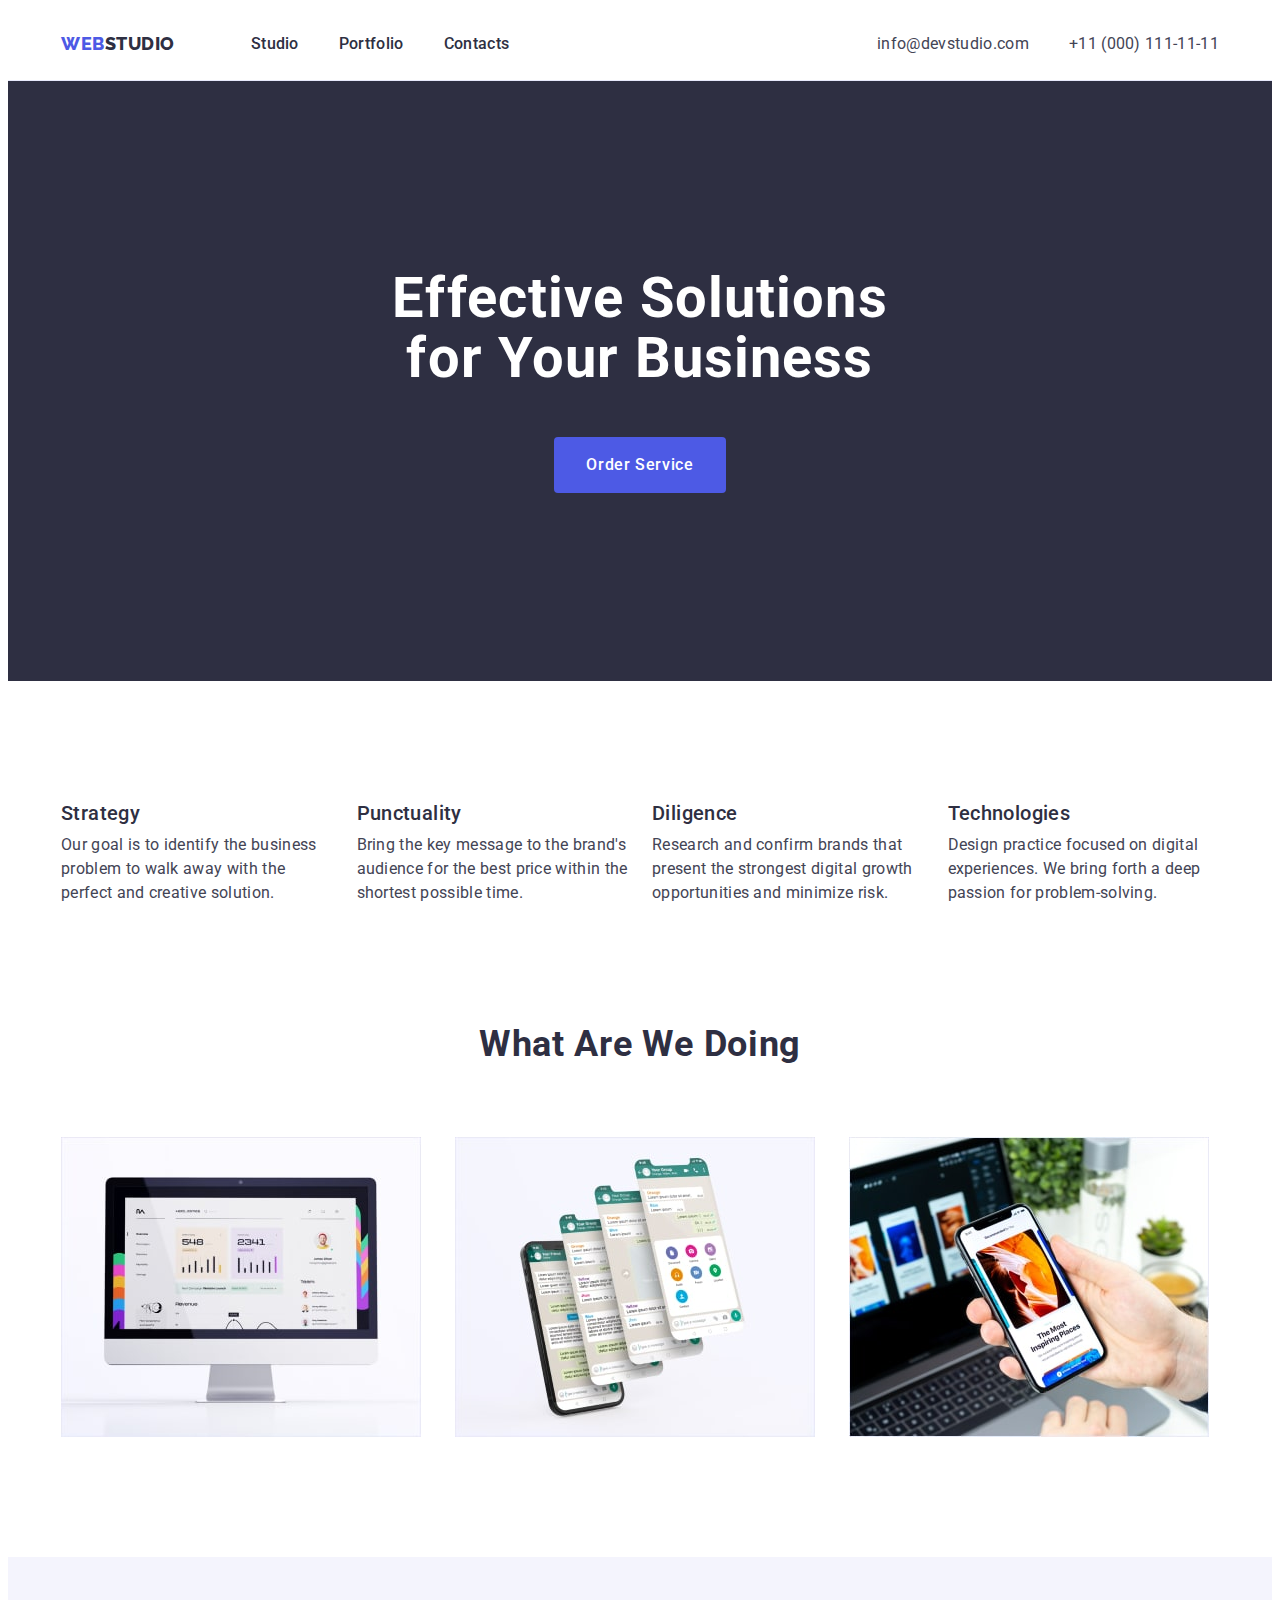
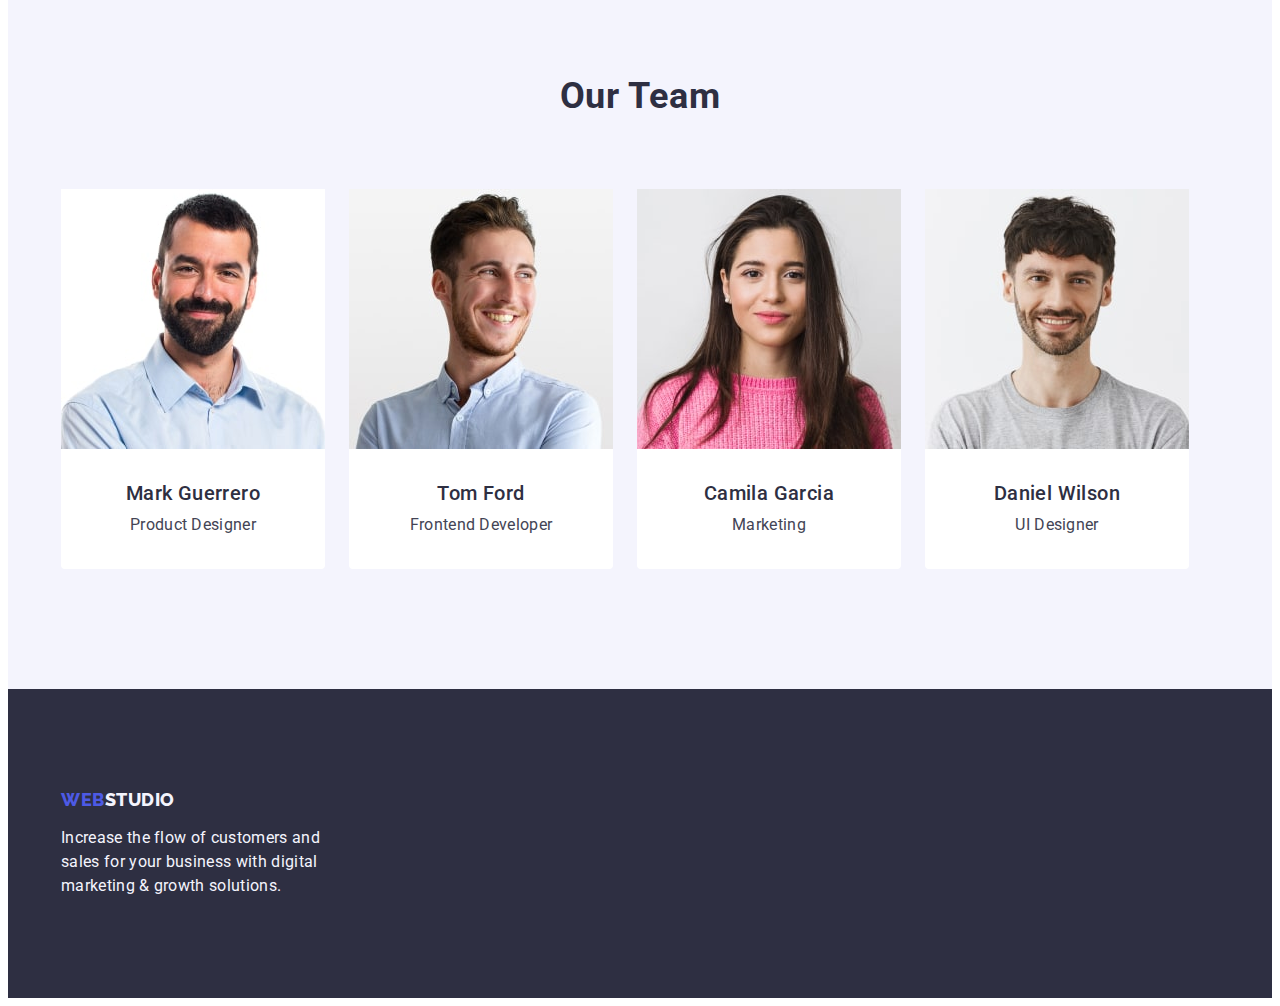
==== index.html @ 8c8bff87 "Initial commit" ====
<!DOCTYPE html>
<html lang="en">
  <head>
    <meta charset="UTF-8" />
    <meta http-equiv="X-UA-Compatible" content="IE=edge" />
    <meta name="viewport" content="width=device-width, initial-scale=1.0" />
    <title>Main page</title>
    <link rel="preconnect" href="https://fonts.googleapis.com" />
    <link rel="preconnect" href="https://fonts.gstatic.com" crossorigin />
    <link
      href="https://fonts.googleapis.com/css2?family=Raleway:wght@800&family=Roboto:wght@400;500;700;900&display=swap"
      rel="stylesheet"
    />
    <link
      rel="stylesheet"
      href="https://cdnjs.cloudflare.com/ajax/libs/modern-normalize/2.0.0/modern-normalize.min.css"
      integrity="sha512-4xo8blKMVCiXpTaLzQSLSw3KFOVPWhm/TRtuPVc4WG6kUgjH6J03IBuG7JZPkcWMxJ5huwaBpOpnwYElP/m6wg=="
      crossorigin="anonymous"
      referrerpolicy="no-referrer"
    />
    <link rel="stylesheet" href="./css/styles.css" />
  </head>
  <body>
    <header class="header">
      <div class="container">
        <nav class="header-nav">
          <a class="link logo" href="./index.html"
            >Web<span class="header-logo-part">Studio</span></a
          >
          <ul class="header-nav-list list">
            <li>
              <a class="link nav-link" href="./index.html">Studio</a>
            </li>
            <li>
              <a class="link nav-link" href="./portfolio.html">Portfolio</a>
            </li>
            <li><a class="link nav-link" href="">Contacts</a></li>
          </ul>
        </nav>
        <address class="header-contact">
          <ul class="header-contact-list list">
            <li>
              <a class="link contact-link" href="mailto:info@devstudio.com"
                >info@devstudio.com</a
              >
            </li>
            <li>
              <a class="link contact-link" href="tel:+110001111111"
                >+11 (000) 111-11-11</a
              >
            </li>
          </ul>
        </address>
      </div>
    </header>

    <main>
      <section class="hero-section">
        <div class="container">
          <h1 class="hero-title">Effective Solutions<br />for Your Business</h1>
          <button class="hero-btn" type="button">Order Service</button>
        </div>
      </section>

      <section class="features-section">
        <div class="container">
          <h2 class="visually-hidden">Features</h2>
          <ul class="features-list list">
            <li class="feature">
              <h3 class="feature-title">Strategy</h3>
              <p class="feature-text">
                Our goal is to identify the business problem to walk away with
                the perfect and creative solution.
              </p>
            </li>
            <li class="feature">
              <h3 class="feature-title">Punctuality</h3>
              <p class="feature-text">
                Bring the key message to the brand's audience for the best price
                within the shortest possible time.
              </p>
            </li>
            <li class="feature">
              <h3 class="feature-title">Diligence</h3>
              <p class="feature-text">
                Research and confirm brands that present the strongest digital
                growth opportunities and minimize risk.
              </p>
            </li>
            <li class="feature">
              <h3 class="feature-title">Technologies</h3>
              <p class="feature-text">
                Design practice focused on digital experiences. We bring forth a
                deep passion for problem-solving.
              </p>
            </li>
          </ul>
        </div>
      </section>

      <section class="activity-section">
        <div class="container">
          <h2 class="section-title">What are we doing</h2>
          <ul class="activity-list list">
            <li class="activity-list-item">
              <img
                src="./images/activity-1.jpg"
                alt="desctop"
                width="360"
                height="300"
              />
            </li>
            <li class="activity-list-item">
              <img
                src="./images/activity-2.jpg"
                alt="smartphone"
                width="360"
                height="300"
              />
            </li>
            <li class="activity-list-item">
              <img
                src="./images/activity-3.jpg"
                alt="laptop"
                width="360"
                height="300"
              />
            </li>
          </ul>
        </div>
      </section>

      <section class="team-section">
        <div class="container">
          <h2 class="section-title">Our Team</h2>
          <ul class="team-list list">
            <li class="team-card">
              <img
                src="./images/team-mark.jpg"
                alt="Mark Guerrero"
                width="264"
                height="260"
              />
              <div class="team-card-content">
                <h3 class="team-member">Mark Guerrero</h3>
                <p class="team-member-position">Product Designer</p>
              </div>
            </li>
            <li class="team-card">
              <img
                src="./images/team-tom.jpg"
                alt="Tom Ford"
                width="264"
                height="260"
              />
              <div class="team-card-content">
                <h3 class="team-member">Tom Ford</h3>
                <p class="team-member-position">Frontend Developer</p>
              </div>
            </li>
            <li class="team-card">
              <img
                src="./images/team-camila.jpg"
                alt="Camila Garcia"
                width="264"
                height="260"
              />
              <div class="team-card-content">
                <h3 class="team-member">Camila Garcia</h3>
                <p class="team-member-position">Marketing</p>
              </div>
            </li>
            <li class="team-card">
              <img
                src="./images/team-daniel.jpg"
                alt="Daniel Wilson"
                width="264"
                height="260"
              />
              <div class="team-card-content">
                <h3 class="team-member">Daniel Wilson</h3>
                <p class="team-member-position">UI Designer</p>
              </div>
            </li>
          </ul>
        </div>
      </section>
    </main>

    <footer class="footer-section">
      <div class="container">
        <a class="link logo" href="./index.html"
          >Web<span class="footer-logo-part">Studio</span></a
        >
        <p class="footer-text">
          Increase the flow of customers and sales for your business with
          digital marketing & growth solutions.
        </p>
      </div>
    </footer>
  </body>
</html>
---- css/styles.css ----
:root {
  --primary-font: "Roboto", sans-serif;
  --secondary-font: "Raleway", sans-serif;
  --brand-color: #4d5ae5;
  --pressed-color: #404bbf;
  --primary-dark-color: #2e2f42;
  --primary-text-color: #434455;
  --primary-light-color: #f4f4fd;
  --accent-color: #e7e9fc;
  --primary-white-color: #ffffff;
  --hero-btn-shadow: 0px 4px 4px 0px rgba(0, 0, 0, 0.15);
  --filter-btn-shadow: 0px 2px 2px 0px rgba(0, 0, 0, 0.12),
    0px 2px 1px 0px rgba(0, 0, 0, 0.08), 0px 3px 1px 0px rgba(0, 0, 0, 0.1);
}

body {
  font-family: var(--primary-font);
  font-size: 16px;
  color: var(--primary-text-color);
  background-color: var(--primary-white-color);
}

h1,
h2,
h3,
h4,
h5,
h6,
p {
  margin-top: 0;
  margin-bottom: 0;
}

.list {
  padding-left: 0;
  margin-top: 0;
  margin-bottom: 0;
  list-style: none;
}

.link {
  padding-left: 0;
  margin-top: 0;
  margin-bottom: 0;
  text-decoration: none;
}

img {
  display: block;
}

.visually-hidden {
  position: absolute;
  width: 1px;
  height: 1px;
  margin: -1px;
  border: 0;
  padding: 0;
  white-space: nowrap;
  clip-path: inset(100%);
  clip: rect(0 0 0 0);
  overflow: hidden;
}

.container {
  max-width: 1158px;
  padding: 0 15px;
  margin: 0 auto;
}

.header {
  background-color: var(--primary-white-color);
  border-bottom: 1px solid var(--accent-color);
}

.header .container {
  display: flex;
  justify-content: space-between;
}

.header .link {
  padding: 24px 0;
}

.header .list {
  padding: 24px 0;
}

.header-nav {
  display: flex;
  align-items: center;
}

.logo {
  font-family: var(--secondary-font);
  font-size: 18px;
  font-weight: 800;
  line-height: 1.17;
  letter-spacing: 0.54px;
  text-transform: uppercase;
  margin-right: 76px;
  color: var(--brand-color);
}

.header-logo-part {
  color: var(--primary-dark-color);
}

.header-nav-list {
  display: flex;
  align-items: center;
  gap: 40px;
}

.nav-link {
  font-weight: 500;
  line-height: 1.5;
  letter-spacing: 0.32px;
  color: var(--primary-dark-color);
}

.nav-link:hover,
.nav-link:focus {
  color: var(--pressed-color);
}

.current {
  color: var(--pressed-color);
}

.header-contact {
  font-style: normal;
}

.header-contact-list {
  display: flex;
  align-items: center;
  gap: 40px;
}

.contact-link {
  line-height: 1.5;
  letter-spacing: 0.32px;
  color: var(--primary-text-color);
}

.contact-link:hover,
.contact-link:focus {
  color: var(--pressed-color);
}

.hero-section {
  background: var(--primary-dark-color);
  padding: 188px 0;
}

.hero-title {
  font-size: 56px;
  font-weight: 700;
  line-height: 1.07;
  letter-spacing: 1.12px;
  text-align: center;
  max-width: 496px;
  margin: 0 auto 48px auto;
  color: var(--primary-white-color);
}

.hero-btn {
  display: block;
  font-family: var(--primary-font);
  font-size: 16px;
  font-weight: 500;
  line-height: 1.5;
  letter-spacing: 0.04em;
  min-width: 169px;
  height: 56px;
  border: none;
  border-radius: 4px;
  padding: 16px 32px;
  margin: 0 auto;
  color: var(--primary-white-color);
  background-color: var(--brand-color);
  cursor: pointer;
}

.hero-btn:hover,
.hero-btn:focus {
  background: var(--pressed-color);
}

.features-section {
  padding: 120px 0;
}

.features-list {
  display: flex;
  gap: 24px;
}

.feature {
  max-width: calc((100% - 72px) / 4);
}

.feature-title {
  font-size: 20px;
  font-weight: 500;
  line-height: 1.2;
  letter-spacing: 0.4px;
  margin-bottom: 8px;
  color: var(--primary-dark-color);
}

.feature-text {
  line-height: 1.5;
  letter-spacing: 0.32px;
}

.activity-section {
  padding-bottom: 120px;
}

.section-title {
  font-size: 36px;
  font-weight: 700;
  line-height: 1.11;
  letter-spacing: 0.72px;
  text-transform: capitalize;
  text-align: center;
  margin-bottom: 72px;
  color: var(--primary-dark-color);
}

.activity-list {
  display: flex;
  gap: 24px;
}

.activity-list-item {
  width: calc((100% - 48px) / 3);
}

.team-section {
  padding: 120px 0;
  background: var(--primary-light-color);
}

.team-list {
  display: flex;
  gap: 24px;
}

.team-card {
  border-radius: 0px 0px 4px 4px;
  background-color: var(--primary-white-color);
}

.team-card-content {
  padding: 32px 0;
  text-align: center;
}

.team-member {
  font-size: 20px;
  font-weight: 500;
  line-height: 1.2;
  letter-spacing: 0.4px;
  margin-bottom: 8px;
  color: var(--primary-dark-color);
}

.team-member-position {
  line-height: 1.5;
  letter-spacing: 0.02em;
}

.footer-section {
  padding: 100px 0;
  background: var(--primary-dark-color);
}

.footer-section .logo {
  display: inline-block;
  margin-bottom: 16px;
}

.footer-logo-part {
  color: var(--primary-light-color);
}

.footer-text {
  line-height: 1.5;
  letter-spacing: 0.02em;
  max-width: 264px;
  color: var(--primary-light-color);
}

.portfolio-section {
  padding-top: 96px;
  padding-bottom: 120px;
}

.filter-btn-list {
  display: flex;
  justify-content: center;
  gap: 24px;
  margin-bottom: 72px;
}

.filter-btn {
  font-family: var(--primary-font);
  font-size: 16px;
  font-weight: 500;
  line-height: 1.5;
  letter-spacing: 0.64px;
  padding: 12px 24px;
  color: var(--brand-color);
  border-radius: 4px;
  border: 1px solid var(--accent-color);
  background: var(--primary-light-color);
  cursor: pointer;
}

.filter-btn:hover,
.filter-btn:focus,
.filter-btn:active {
  border: 1px solid transparent;
  color: var(--primary-white-color);
  background: var(--pressed-color);
}

.portfolio-card-list {
  display: flex;
  flex-wrap: wrap;
  row-gap: 48px;
  column-gap: 24px;
}

.portfolio-card-content {
  width: calc((1128px - 48px) / 3);
}

.portfolio-card-text {
  padding: 32px 16px;
  border: 1px solid var(--accent-color);
  border-top: none;
  background: var(--primary-white-color);
}

.portfolio-card-title {
  font-size: 20px;
  font-weight: 500;
  line-height: 1.2;
  letter-spacing: 0.4px;
  margin-bottom: 8px;
  color: var(--primary-dark-color);
}

.portfolio-card-desc {
  line-height: 1.5;
  letter-spacing: 0.02em;
  color: var(--primary-text-color);
}
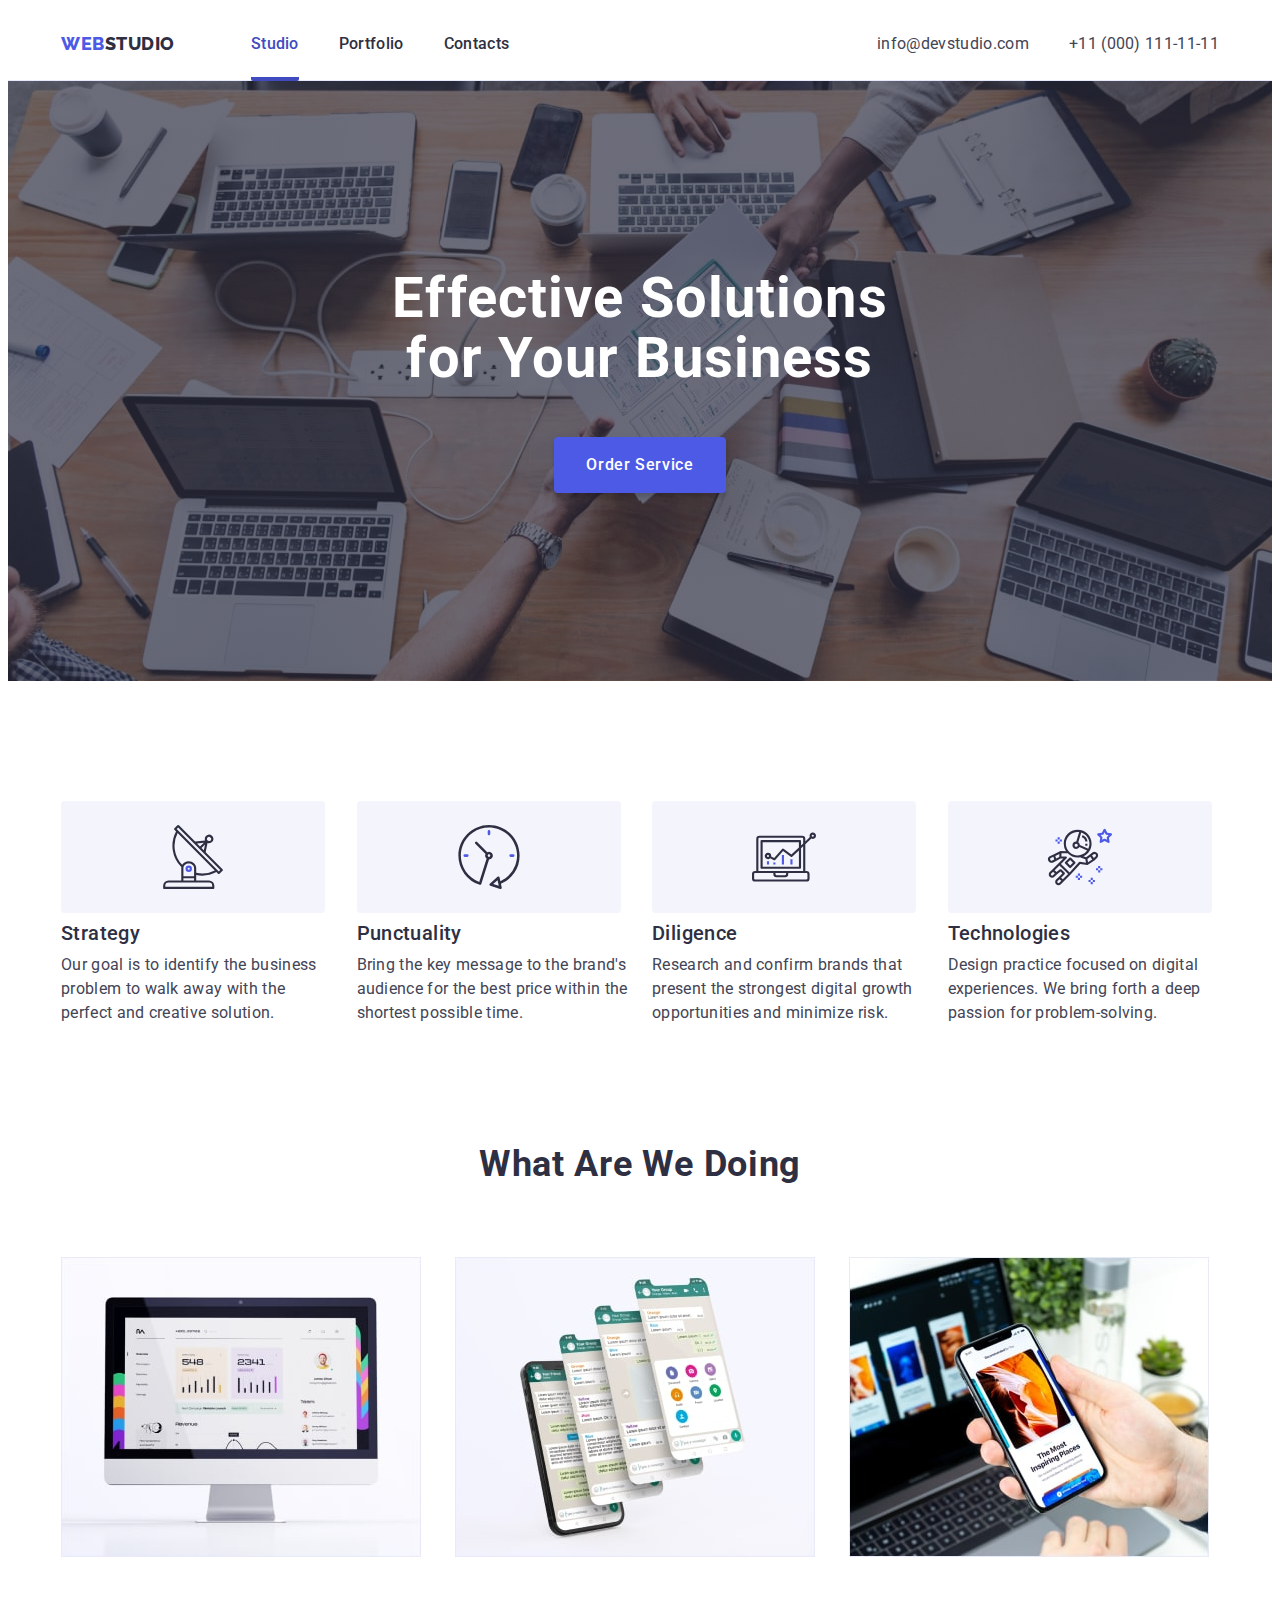
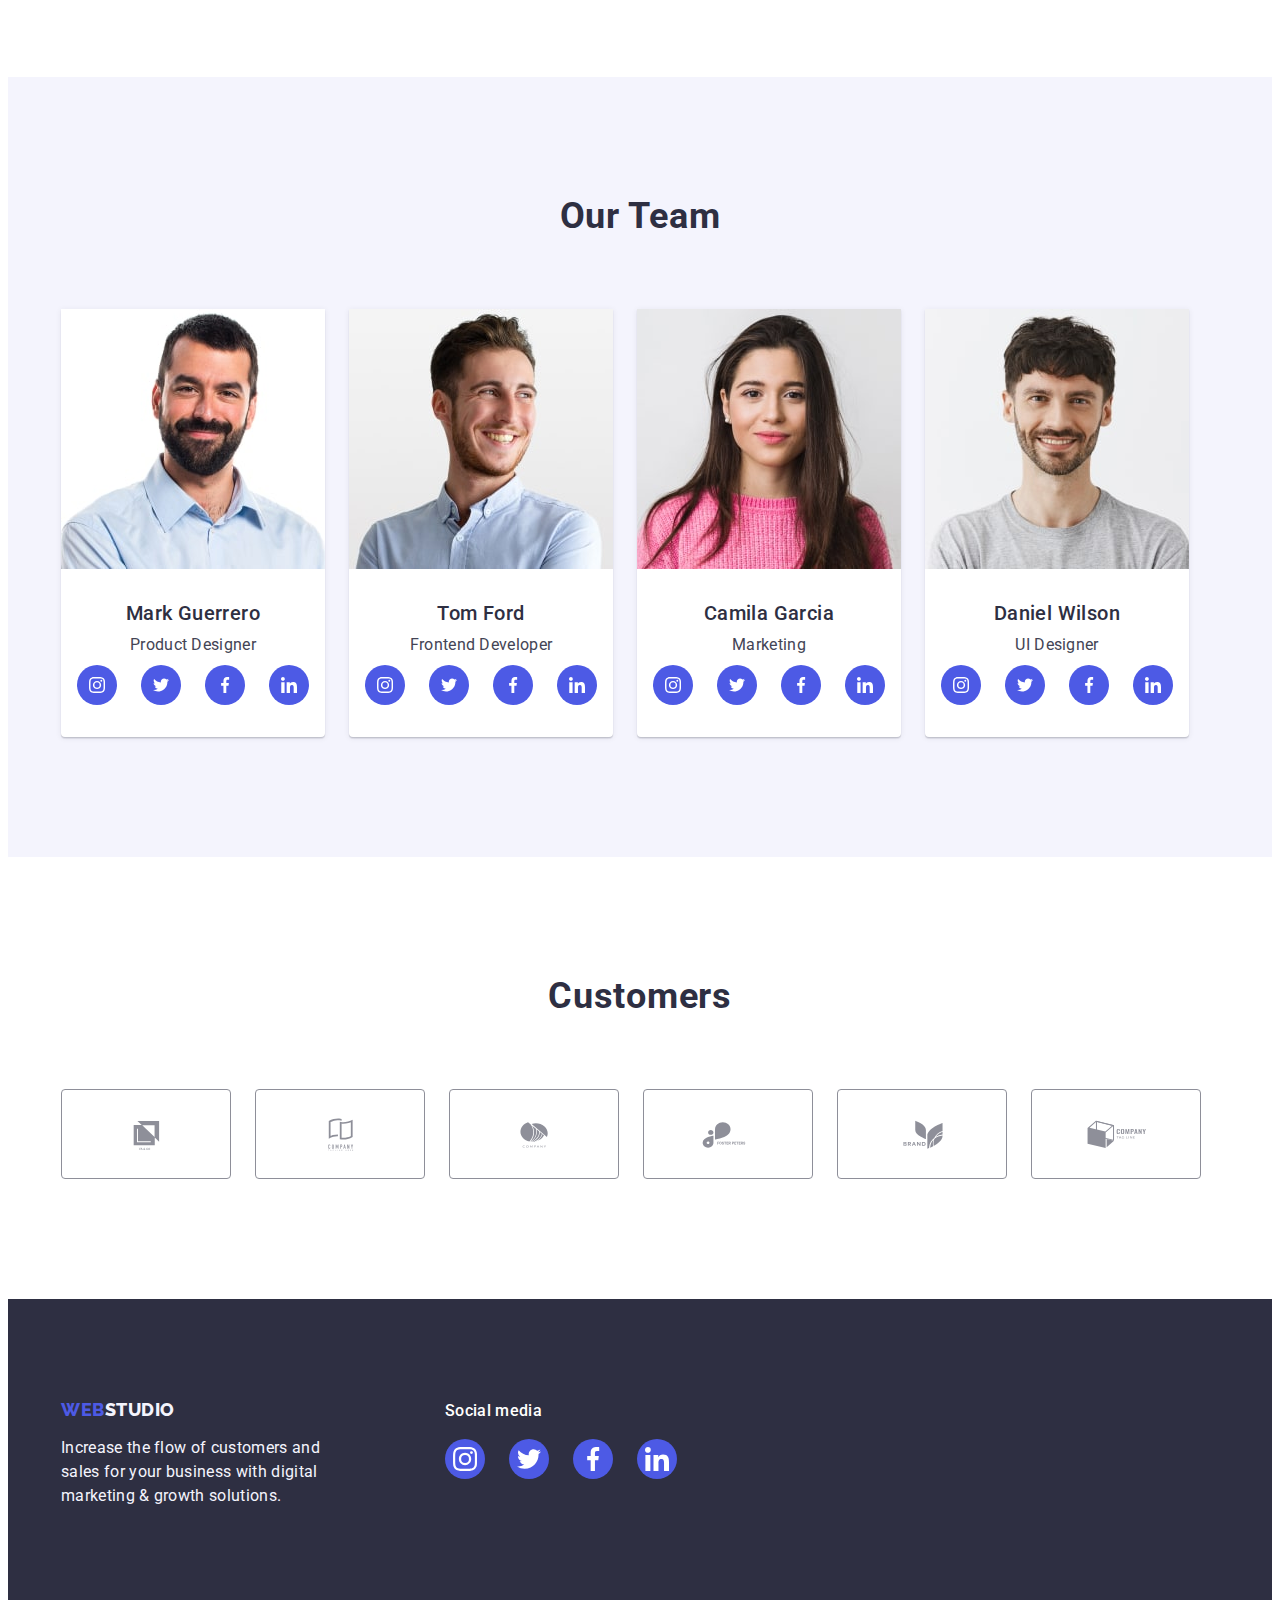
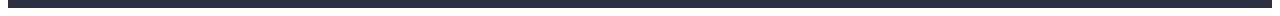
==== commit e4a03743: "hw4" ====
--- a/index.html
+++ b/index.html
@@ -29,7 +29,7 @@
           >
           <ul class="header-nav-list list">
             <li>
-              <a class="link nav-link" href="./index.html">Studio</a>
+              <a class="link nav-link current" href="./index.html">Studio</a>
             </li>
             <li>
               <a class="link nav-link" href="./portfolio.html">Portfolio</a>
@@ -58,7 +58,9 @@
       <section class="hero-section">
         <div class="container">
           <h1 class="hero-title">Effective Solutions<br />for Your Business</h1>
-          <button class="hero-btn" type="button">Order Service</button>
+          <button class="hero-btn" type="button" data-modal-open>
+            Order Service
+          </button>
         </div>
       </section>
 
@@ -67,6 +69,11 @@
           <h2 class="visually-hidden">Features</h2>
           <ul class="features-list list">
             <li class="feature">
+              <div class="feature-icon-style">
+                <svg class="feature-icon" widht="64" height="64">
+                  <use href="./images/icons.svg#icon-features-antenna"></use>
+                </svg>
+              </div>
               <h3 class="feature-title">Strategy</h3>
               <p class="feature-text">
                 Our goal is to identify the business problem to walk away with
@@ -74,6 +81,11 @@
               </p>
             </li>
             <li class="feature">
+              <div class="feature-icon-style">
+                <svg class="feature-icon" widht="64" height="64">
+                  <use href="./images/icons.svg#icon-features-clock"></use>
+                </svg>
+              </div>
               <h3 class="feature-title">Punctuality</h3>
               <p class="feature-text">
                 Bring the key message to the brand's audience for the best price
@@ -81,6 +93,11 @@
               </p>
             </li>
             <li class="feature">
+              <div class="feature-icon-style">
+                <svg class="feature-icon" widht="64" height="64">
+                  <use href="./images/icons.svg#icon-features-diagram"></use>
+                </svg>
+              </div>
               <h3 class="feature-title">Diligence</h3>
               <p class="feature-text">
                 Research and confirm brands that present the strongest digital
@@ -88,6 +105,11 @@
               </p>
             </li>
             <li class="feature">
+              <div class="feature-icon-style">
+                <svg class="feature-icon" widht="64" height="64">
+                  <use href="./images/icons.svg#icon-features-astronaut"></use>
+                </svg>
+              </div>
               <h3 class="feature-title">Technologies</h3>
               <p class="feature-text">
                 Design practice focused on digital experiences. We bring forth a
@@ -144,6 +166,44 @@
               <div class="team-card-content">
                 <h3 class="team-member">Mark Guerrero</h3>
                 <p class="team-member-position">Product Designer</p>
+                <ul class="social-links list">
+                  <li class="social-link-item">
+                    <a class="social-link link" href="">
+                      <div class="social-icon-style">
+                        <svg class="social-icon" width="16" height="16">
+                          <use href="./images/icons.svg#icon-instagram"></use>
+                        </svg>
+                      </div>
+                    </a>
+                  </li>
+                  <li class="social-link-item">
+                    <a class="social-link link" href="">
+                      <div class="social-icon-style">
+                        <svg class="social-icon" width="16" height="16">
+                          <use href="./images/icons.svg#icon-twitter"></use>
+                        </svg>
+                      </div>
+                    </a>
+                  </li>
+                  <li class="social-link-item">
+                    <a class="social-link link" href="">
+                      <div class="social-icon-style">
+                        <svg class="social-icon" width="16" height="16">
+                          <use href="./images/icons.svg#icon-facebook"></use>
+                        </svg>
+                      </div>
+                    </a>
+                  </li>
+                  <li class="social-link-item">
+                    <a class="social-link link" href="">
+                      <div class="social-icon-style">
+                        <svg class="social-icon" width="16" height="16">
+                          <use href="./images/icons.svg#icon-linkedin"></use>
+                        </svg>
+                      </div>
+                    </a>
+                  </li>
+                </ul>
               </div>
             </li>
             <li class="team-card">
@@ -156,6 +216,44 @@
               <div class="team-card-content">
                 <h3 class="team-member">Tom Ford</h3>
                 <p class="team-member-position">Frontend Developer</p>
+                <ul class="social-links list">
+                  <li class="social-link-item">
+                    <a class="social-link link" href="">
+                      <div class="social-icon-style">
+                        <svg class="social-icon" width="16" height="16">
+                          <use href="./images/icons.svg#icon-instagram"></use>
+                        </svg>
+                      </div>
+                    </a>
+                  </li>
+                  <li class="social-link-item">
+                    <a class="social-link link" href="">
+                      <div class="social-icon-style">
+                        <svg class="social-icon" width="16" height="16">
+                          <use href="./images/icons.svg#icon-twitter"></use>
+                        </svg>
+                      </div>
+                    </a>
+                  </li>
+                  <li class="social-link-item">
+                    <a class="social-link link" href="">
+                      <div class="social-icon-style">
+                        <svg class="social-icon" width="16" height="16">
+                          <use href="./images/icons.svg#icon-facebook"></use>
+                        </svg>
+                      </div>
+                    </a>
+                  </li>
+                  <li class="social-link-item">
+                    <a class="social-link link" href="">
+                      <div class="social-icon-style">
+                        <svg class="social-icon" width="16" height="16">
+                          <use href="./images/icons.svg#icon-linkedin"></use>
+                        </svg>
+                      </div>
+                    </a>
+                  </li>
+                </ul>
               </div>
             </li>
             <li class="team-card">
@@ -168,6 +266,44 @@
               <div class="team-card-content">
                 <h3 class="team-member">Camila Garcia</h3>
                 <p class="team-member-position">Marketing</p>
+                <ul class="social-links list">
+                  <li class="social-link-item">
+                    <a class="social-link link" href="">
+                      <div class="social-icon-style">
+                        <svg class="social-icon" width="16" height="16">
+                          <use href="./images/icons.svg#icon-instagram"></use>
+                        </svg>
+                      </div>
+                    </a>
+                  </li>
+                  <li class="social-link-item">
+                    <a class="social-link link" href="">
+                      <div class="social-icon-style">
+                        <svg class="social-icon" width="16" height="16">
+                          <use href="./images/icons.svg#icon-twitter"></use>
+                        </svg>
+                      </div>
+                    </a>
+                  </li>
+                  <li class="social-link-item">
+                    <a class="social-link link" href="">
+                      <div class="social-icon-style">
+                        <svg class="social-icon" width="16" height="16">
+                          <use href="./images/icons.svg#icon-facebook"></use>
+                        </svg>
+                      </div>
+                    </a>
+                  </li>
+                  <li class="social-link-item">
+                    <a class="social-link link" href="">
+                      <div class="social-icon-style">
+                        <svg class="social-icon" width="16" height="16">
+                          <use href="./images/icons.svg#icon-linkedin"></use>
+                        </svg>
+                      </div>
+                    </a>
+                  </li>
+                </ul>
               </div>
             </li>
             <li class="team-card">
@@ -180,6 +316,94 @@
               <div class="team-card-content">
                 <h3 class="team-member">Daniel Wilson</h3>
                 <p class="team-member-position">UI Designer</p>
+                <ul class="social-links list">
+                  <li class="social-link-item">
+                    <a class="social-link link" href="">
+                      <div class="social-icon-style">
+                        <svg class="social-icon" width="16" height="16">
+                          <use href="./images/icons.svg#icon-instagram"></use>
+                        </svg>
+                      </div>
+                    </a>
+                  </li>
+                  <li class="social-link-item">
+                    <a class="social-link link" href="">
+                      <div class="social-icon-style">
+                        <svg class="social-icon" width="16" height="16">
+                          <use href="./images/icons.svg#icon-twitter"></use>
+                        </svg>
+                      </div>
+                    </a>
+                  </li>
+                  <li class="social-link-item">
+                    <a class="social-link link" href="">
+                      <div class="social-icon-style">
+                        <svg class="social-icon" width="16" height="16">
+                          <use href="./images/icons.svg#icon-facebook"></use>
+                        </svg>
+                      </div>
+                    </a>
+                  </li>
+                  <li class="social-link-item">
+                    <a class="social-link link" href="">
+                      <div class="social-icon-style">
+                        <svg class="social-icon" width="16" height="16">
+                          <use href="./images/icons.svg#icon-linkedin"></use>
+                        </svg>
+                      </div>
+                    </a>
+                  </li>
+                </ul>
+              </div>
+            </li>
+          </ul>
+        </div>
+      </section>
+
+      <section class="customers-section">
+        <div class="container">
+          <h2 class="section-title">Customers</h2>
+          <ul class="customers-list list">
+            <li>
+              <div class="customer-icon-style">
+                <svg class="customer-icon" width="104" height="56">
+                  <use href="./images/icons.svg#icon-customers-client-1"></use>
+                </svg>
+              </div>
+            </li>
+            <li>
+              <div class="customer-icon-style">
+                <svg class="customer-icon" width="104" height="56">
+                  <use href="./images/icons.svg#icon-customers-client-2"></use>
+                </svg>
+              </div>
+            </li>
+            <li>
+              <div class="customer-icon-style">
+                <svg class="customer-icon" width="104" height="56">
+                  <use href="./images/icons.svg#icon-customers-client-3"></use>
+                </svg>
+              </div>
+            </li>
+            <li>
+              <div class="customer-icon-style">
+                <svg class="customer-icon" width="104" height="56">
+                  <use href="./images/icons.svg#icon-customers-client-4"></use>
+                </svg>
+              </div>
+            </li>
+            <li>
+              <div class="customer-icon-style">
+                <svg class="customer-icon" width="104" height="56">
+                  <use href="./images/icons.svg#icon-customers-client-5"></use>
+                </svg>
+              </div>
+            </li>
+            <li>
+              <div class="customer-icon-style">
+                <svg class="customer-icon" width="104" height="56">
+                  <use href="./images/icons.svg#icon-customers-client-6"></use>
+                </svg>
               </div>
             </li>
           </ul>
@@ -189,14 +413,71 @@
 
     <footer class="footer-section">
       <div class="container">
-        <a class="link logo" href="./index.html"
-          >Web<span class="footer-logo-part">Studio</span></a
-        >
-        <p class="footer-text">
-          Increase the flow of customers and sales for your business with
-          digital marketing & growth solutions.
-        </p>
+        <div class="footer-content">
+          <div class="footer-text-content">
+            <a class="link logo" href="./index.html"
+              >Web<span class="footer-logo-part">Studio</span></a
+            >
+            <p class="footer-text">
+              Increase the flow of customers and sales for your business with
+              digital marketing & growth solutions.
+            </p>
+          </div>
+          <div class="footer-social">
+            <h2 class="footer-social-title">Social media</h2>
+            <ul class="social-links list">
+              <li class="social-link-item">
+                <a class="social-link link" href="">
+                  <div class="social-icon-style">
+                    <svg class="social-icon" width="24" height="24">
+                      <use href="./images/icons.svg#icon-instagram"></use>
+                    </svg>
+                  </div>
+                </a>
+              </li>
+              <li class="social-link-item">
+                <a class="social-link link" href="">
+                  <div class="social-icon-style">
+                    <svg class="social-icon" width="24" height="24">
+                      <use href="./images/icons.svg#icon-twitter"></use>
+                    </svg>
+                  </div>
+                </a>
+              </li>
+              <li class="social-link-item">
+                <a class="social-link link" href="">
+                  <div class="social-icon-style">
+                    <svg class="social-icon" width="24" height="24">
+                      <use href="./images/icons.svg#icon-facebook"></use>
+                    </svg>
+                  </div>
+                </a>
+              </li>
+              <li class="social-link-item">
+                <a class="social-link link" href="">
+                  <div class="social-icon-style">
+                    <svg class="social-icon" width="24" height="24">
+                      <use href="./images/icons.svg#icon-linkedin"></use>
+                    </svg>
+                  </div>
+                </a>
+              </li>
+            </ul>
+          </div>
+        </div>
       </div>
     </footer>
+
+    <div class="backdrop is-hidden" data-modal>
+      <div class="modal">
+        <button class="modal-close-btn" type="button" data-modal-close>
+          <svg class="modal-close-icon" width="8px" height="8px">
+            <use href="./images/icons.svg#icon-close-modal"></use>
+          </svg>
+        </button>
+      </div>
+    </div>
+
+    <script src="./js/modal.js"></script>
   </body>
 </html>
--- a/css/styles.css
+++ b/css/styles.css
@@ -7,10 +7,23 @@
   --primary-text-color: #434455;
   --primary-light-color: #f4f4fd;
   --accent-color: #e7e9fc;
+  --icons-color: #8e8f99;
   --primary-white-color: #ffffff;
+  --hero-bg-dark: rgba(46, 47, 66, 0.7);
   --hero-btn-shadow: 0px 4px 4px 0px rgba(0, 0, 0, 0.15);
+  --team-card-shadow: 0px 2px 1px 0px rgba(46, 47, 66, 0.08),
+    0px 1px 1px 0px rgba(46, 47, 66, 0.16),
+    0px 1px 6px 0px rgba(46, 47, 66, 0.08);
+  --portfolio-card-shadow: 0px 2px 1px 0px rgba(46, 47, 66, 0.08),
+    0px 1px 1px 0px rgba(46, 47, 66, 0.16),
+    0px 1px 6px 0px rgba(46, 47, 66, 0.08);
   --filter-btn-shadow: 0px 2px 2px 0px rgba(0, 0, 0, 0.12),
     0px 2px 1px 0px rgba(0, 0, 0, 0.08), 0px 3px 1px 0px rgba(0, 0, 0, 0.1);
+  --footer-social-title-shadow: 0px 4px 4px 0px rgba(0, 0, 0, 0.25);
+  --backdrop-color: rgba(46, 47, 66, 0.4);
+  --modal-bg-color: #fcfcfc;
+  --modal-box-shadow: 0px 2px 1px 0px rgba(0, 0, 0, 0.2),
+    0px 1px 3px 0px rgba(0, 0, 0, 0.12), 0px 1px 1px 0px rgba(0, 0, 0, 0.14);
 }
 
 body {
@@ -82,10 +95,6 @@
   padding: 24px 0;
 }
 
-.header .list {
-  padding: 24px 0;
-}
-
 .header-nav {
   display: flex;
   align-items: center;
@@ -112,11 +121,15 @@
   gap: 40px;
 }
 
+.header-nav-item {
+}
+
 .nav-link {
   font-weight: 500;
   line-height: 1.5;
   letter-spacing: 0.32px;
   color: var(--primary-dark-color);
+  transition: transform 250ms cubic-bezier(0.4, 0, 0.2, 1);
 }
 
 .nav-link:hover,
@@ -126,6 +139,8 @@
 
 .current {
   color: var(--pressed-color);
+  border-bottom: 4px solid var(--pressed-color);
+  border-radius: 2px;
 }
 
 .header-contact {
@@ -139,9 +154,11 @@
 }
 
 .contact-link {
+  display: block;
   line-height: 1.5;
   letter-spacing: 0.32px;
   color: var(--primary-text-color);
+  transition: transform 250ms cubic-bezier(0.4, 0, 0.2, 1);
 }
 
 .contact-link:hover,
@@ -150,7 +167,12 @@
 }
 
 .hero-section {
-  background: var(--primary-dark-color);
+  background-color: var(--primary-dark-color);
+  background-image: linear-gradient(var(--hero-bg-dark), var(--hero-bg-dark)),
+    url(../images/hero-bg-img.jpg);
+  background-repeat: no-repeat;
+  background-position: center;
+  background-size: cover;
   padding: 188px 0;
 }
 
@@ -180,7 +202,9 @@
   margin: 0 auto;
   color: var(--primary-white-color);
   background-color: var(--brand-color);
+  box-shadow: var(--hero-btn-shadow);
   cursor: pointer;
+  transition: transform 250ms cubic-bezier(0.4, 0, 0.2, 1);
 }
 
 .hero-btn:hover,
@@ -199,6 +223,17 @@
 
 .feature {
   max-width: calc((100% - 72px) / 4);
+}
+
+.feature-icon-style {
+  width: 264px;
+  height: 112px;
+  display: flex;
+  align-items: center;
+  justify-content: center;
+  border-radius: 4px;
+  background-color: var(--primary-light-color);
+  margin-bottom: 8px;
 }
 
 .feature-title {
@@ -252,10 +287,11 @@
 .team-card {
   border-radius: 0px 0px 4px 4px;
   background-color: var(--primary-white-color);
+  box-shadow: var(--team-card-shadow);
 }
 
 .team-card-content {
-  padding: 32px 0;
+  padding: 32px 16px;
   text-align: center;
 }
 
@@ -271,6 +307,49 @@
 .team-member-position {
   line-height: 1.5;
   letter-spacing: 0.02em;
+  margin-bottom: 8px;
+}
+
+.social-links {
+  display: flex;
+  gap: 24px;
+}
+
+.social-icon-style {
+  width: 40px;
+  height: 40px;
+  display: flex;
+  align-items: center;
+  justify-content: center;
+  border-radius: 50%;
+  background-color: var(--brand-color);
+}
+
+.social-icon {
+  fill: var(--primary-white-color);
+}
+
+.customers-section {
+  padding: 120px 0;
+}
+
+.customers-list {
+  display: flex;
+  gap: 24px;
+}
+
+.customer-icon {
+  fill: var(--icons-color);
+}
+
+.customer-icon-style {
+  width: 168px;
+  height: 88px;
+  display: flex;
+  align-items: center;
+  justify-content: center;
+  border: 1px solid var(--icons-color);
+  border-radius: 4px;
 }
 
 .footer-section {
@@ -278,6 +357,11 @@
   background: var(--primary-dark-color);
 }
 
+.footer-content {
+  display: flex;
+  gap: 120px;
+}
+
 .footer-section .logo {
   display: inline-block;
   margin-bottom: 16px;
@@ -292,6 +376,16 @@
   letter-spacing: 0.02em;
   max-width: 264px;
   color: var(--primary-light-color);
+}
+
+.footer-social-title {
+  font-size: 16px;
+  font-weight: 500;
+  line-height: 1.5;
+  letter-spacing: 0.02em;
+  color: var(--primary-white-color);
+  text-shadow: var(--footer-social-title-shadow);
+  margin-bottom: 16px;
 }
 
 .portfolio-section {
@@ -316,8 +410,9 @@
   color: var(--brand-color);
   border-radius: 4px;
   border: 1px solid var(--accent-color);
-  background: var(--primary-light-color);
+  background-color: var(--primary-light-color);
   cursor: pointer;
+  transition: transform 250ms cubic-bezier(0.4, 0, 0.2, 1);
 }
 
 .filter-btn:hover,
@@ -326,6 +421,7 @@
   border: 1px solid transparent;
   color: var(--primary-white-color);
   background: var(--pressed-color);
+  box-shadow: var(--filter-btn-shadow);
 }
 
 .portfolio-card-list {
@@ -336,7 +432,26 @@
 }
 
 .portfolio-card-content {
-  width: calc((1128px - 48px) / 3);
+  width: calc((100% - 48px) / 3);
+  position: relative;
+  transition: transform 250ms cubic-bezier(0.4, 0, 0.2, 1);
+}
+
+.portfolio-card-content:hover,
+.portfolio-card-content:focus {
+  box-shadow: var(--portfolio-card-shadow);
+}
+
+.portfolio-card-link {
+  transition: transform 250ms cubic-bezier(0.4, 0, 0.2, 1);
+}
+
+.portfolio-card-content:hover .portfolio-cover {
+  transform: translateY(0);
+}
+
+.portfolio-card-link:focus .portfolio-cover {
+  transform: translateY(0);
 }
 
 .portfolio-card-text {
@@ -360,3 +475,72 @@
   letter-spacing: 0.02em;
   color: var(--primary-text-color);
 }
+
+.portfolio-cover-wrap {
+  position: relative;
+  overflow: hidden;
+}
+
+.portfolio-cover {
+  position: absolute;
+  top: 0;
+  background-color: var(--brand-color);
+  height: 100%;
+  padding: 0 32px;
+  transform: translateY(100%);
+  transition: transform 250ms cubic-bezier(0.4, 0, 0.2, 1);
+}
+
+.portfolio-cover-text {
+  font-size: 16px;
+  line-height: 1.5;
+  letter-spacing: 0.02em;
+  margin-top: 40px;
+  color: var(--primary-light-color);
+}
+
+.backdrop {
+  position: fixed;
+  width: 100%;
+  height: 100%;
+  background-color: var(--backdrop-color);
+  top: 0;
+  transition: opacity 350ms linear, visibility 350ms linear;
+}
+
+.modal {
+  position: absolute;
+  top: 50%;
+  left: 50%;
+  transform: translate(-50%, -50%) scale(1);
+  width: 408px;
+  min-height: 584px;
+  border-radius: 4px;
+  background-color: var(--modal-bg-color);
+  box-shadow: var(--modal-box-shadow);
+  transition: transform 300ms linear;
+}
+
+.backdrop.is-hidden .modal {
+  transform: translate(-50%, -50%) scale(0) rotate(360deg);
+}
+
+.modal-close-btn {
+  position: absolute;
+  top: 24px;
+  right: 24px;
+  border-radius: 50%;
+  border: 1px solid var(--icons-color);
+  background-color: var(--accent-color);
+  cursor: pointer;
+}
+
+.modal-close-icon {
+  fill: var(--primary-dark-color);
+}
+
+.is-hidden {
+  opacity: 0;
+  visibility: hidden;
+  pointer-events: none;
+}
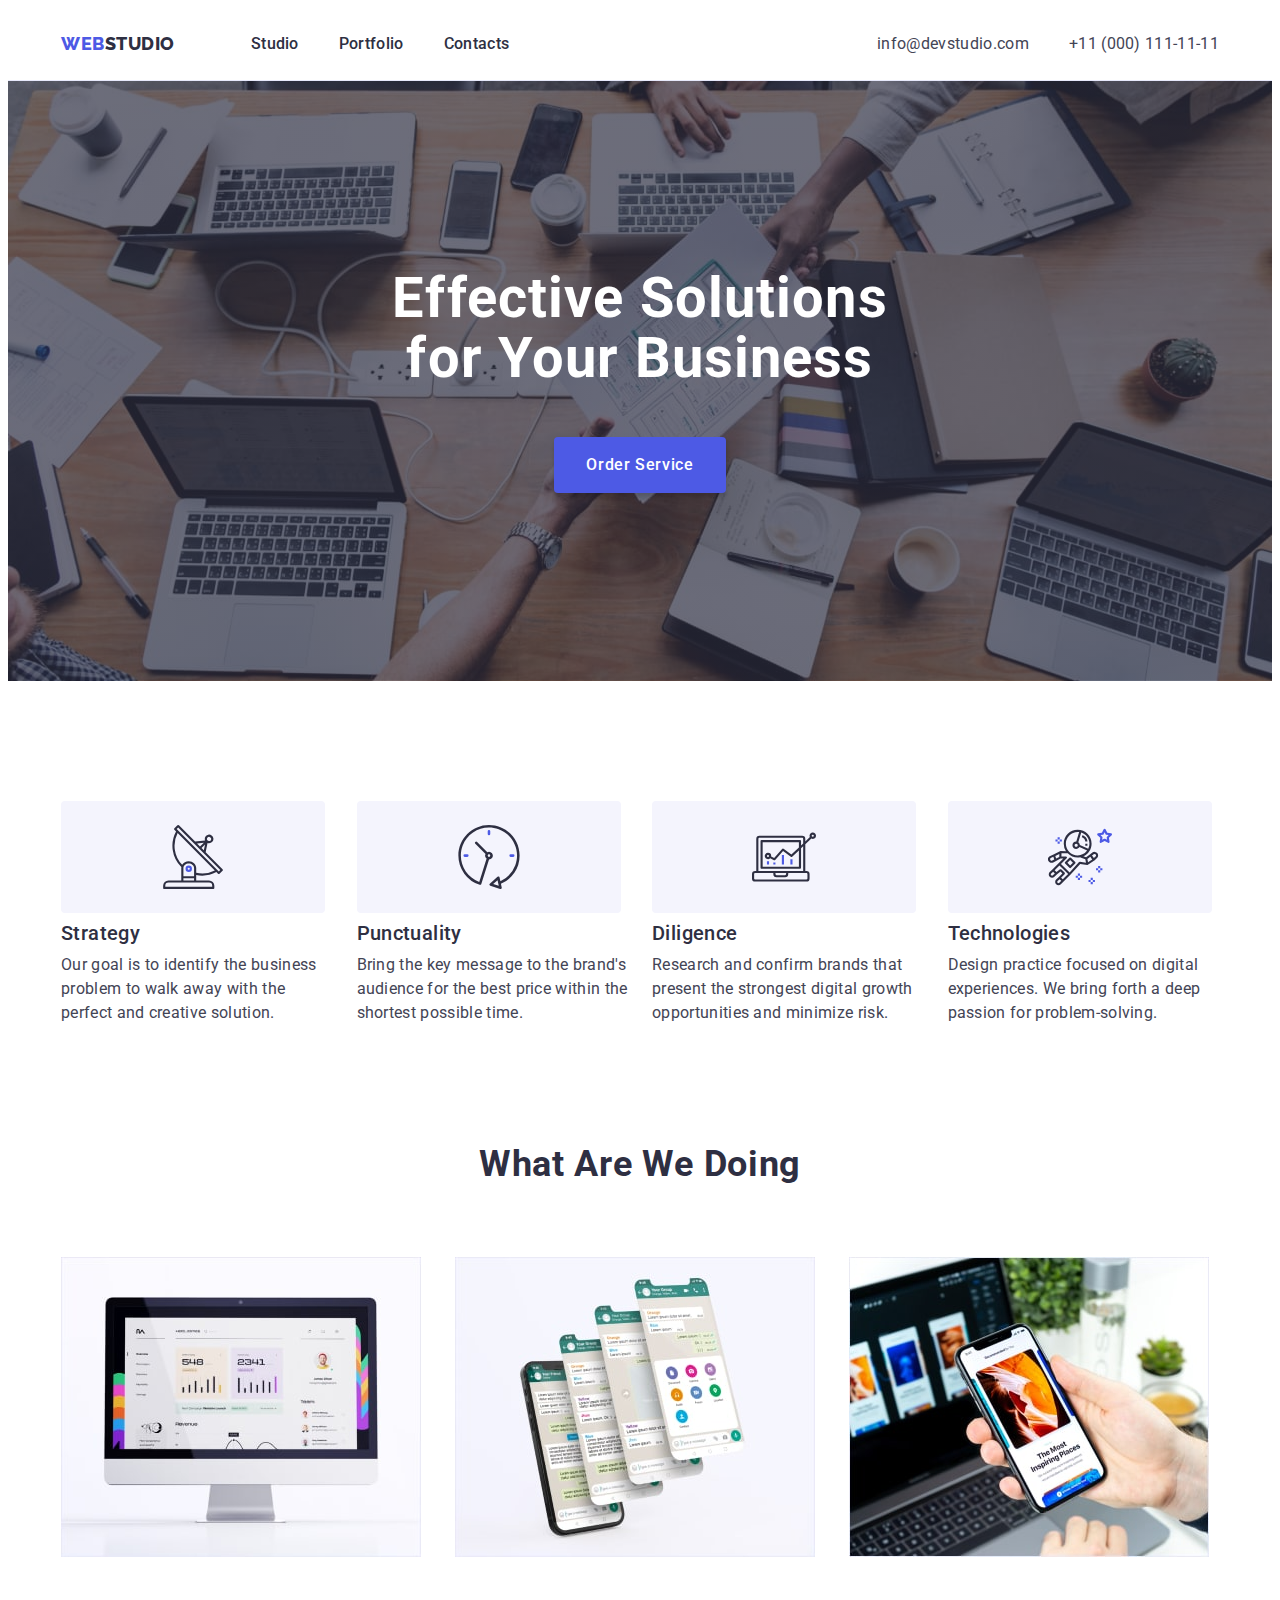
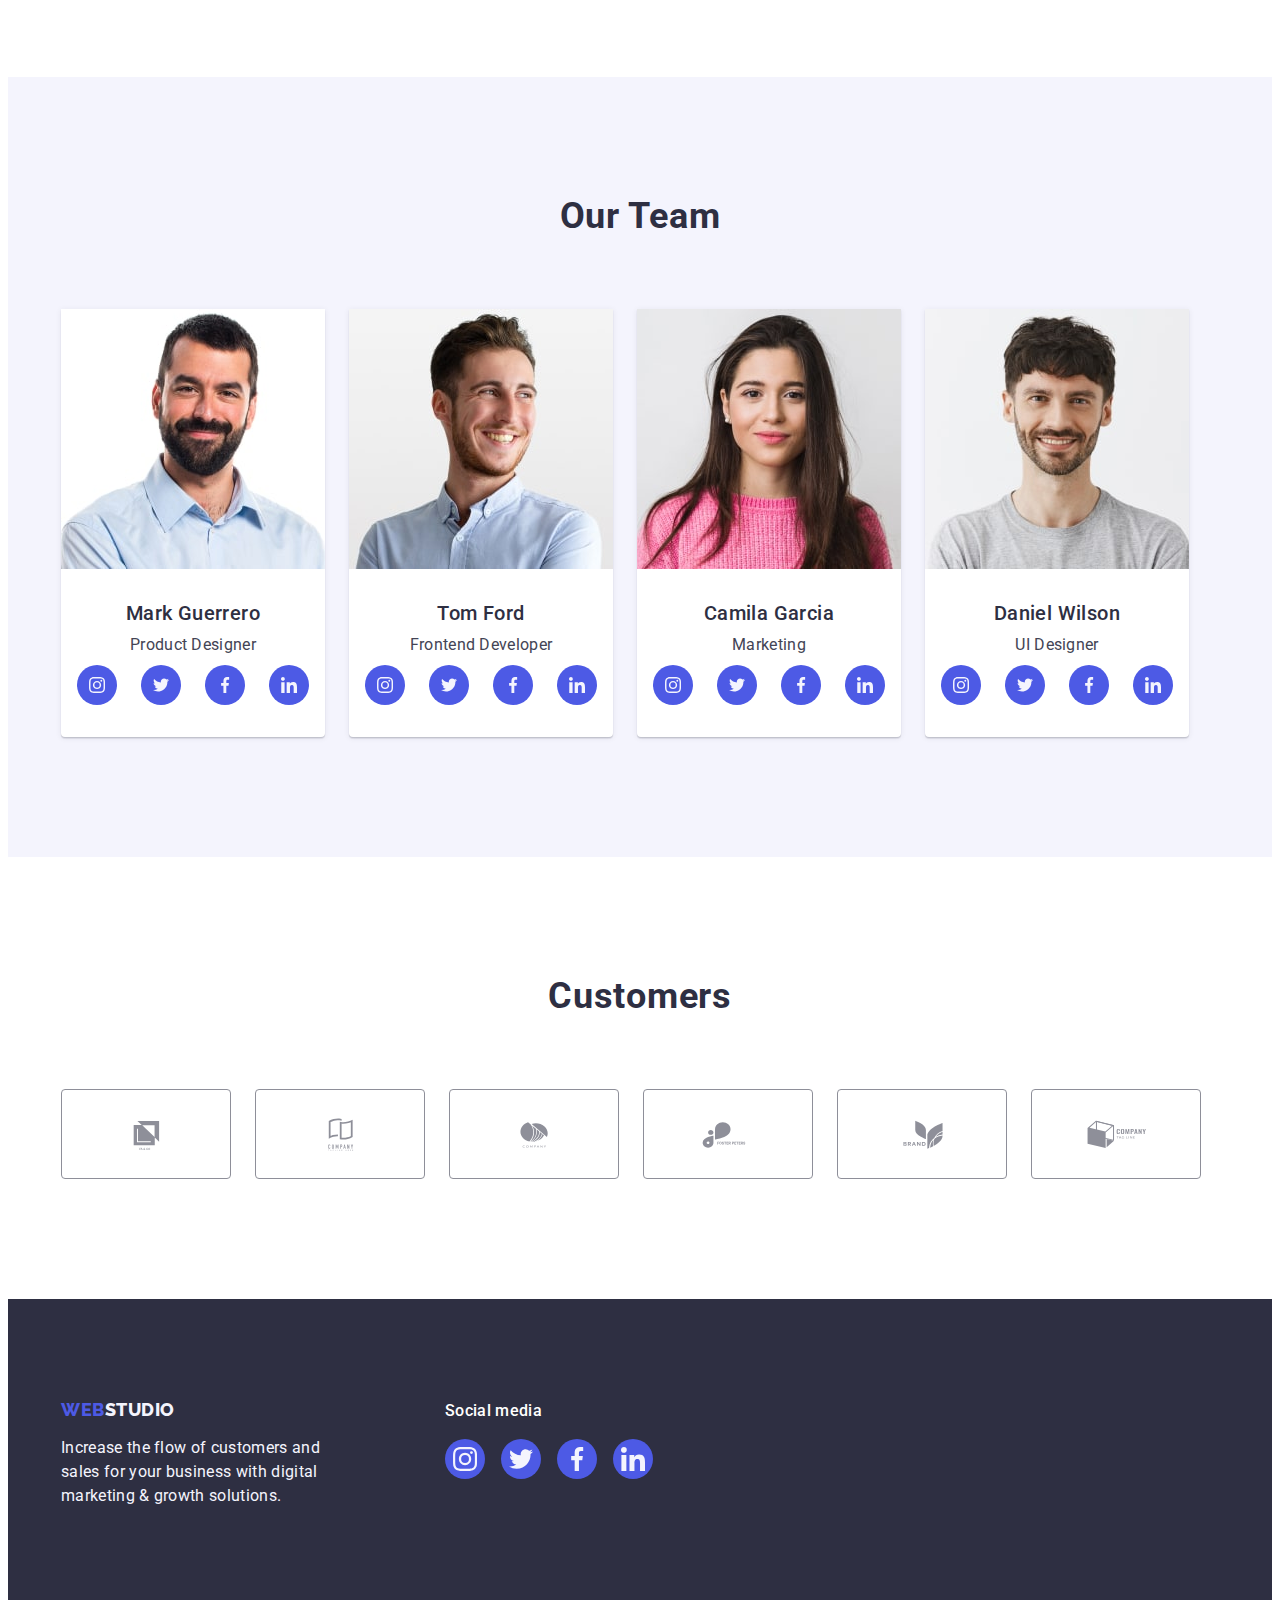
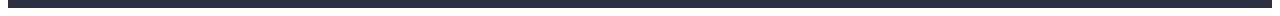
==== commit cb11f605: "hw4-fix1" ====
--- a/index.html
+++ b/index.html
@@ -28,13 +28,15 @@
             >Web<span class="header-logo-part">Studio</span></a
           >
           <ul class="header-nav-list list">
-            <li>
+            <li class="header-nav-item">
               <a class="link nav-link current" href="./index.html">Studio</a>
             </li>
-            <li>
+            <li class="header-nav-item">
               <a class="link nav-link" href="./portfolio.html">Portfolio</a>
             </li>
-            <li><a class="link nav-link" href="">Contacts</a></li>
+            <li class="header-nav-item">
+              <a class="link nav-link" href="">Contacts</a>
+            </li>
           </ul>
         </nav>
         <address class="header-contact">
@@ -70,7 +72,7 @@
           <ul class="features-list list">
             <li class="feature">
               <div class="feature-icon-style">
-                <svg class="feature-icon" widht="64" height="64">
+                <svg class="feature-icon" width="64" height="64">
                   <use href="./images/icons.svg#icon-features-antenna"></use>
                 </svg>
               </div>
@@ -82,7 +84,7 @@
             </li>
             <li class="feature">
               <div class="feature-icon-style">
-                <svg class="feature-icon" widht="64" height="64">
+                <svg class="feature-icon" width="64" height="64">
                   <use href="./images/icons.svg#icon-features-clock"></use>
                 </svg>
               </div>
@@ -94,7 +96,7 @@
             </li>
             <li class="feature">
               <div class="feature-icon-style">
-                <svg class="feature-icon" widht="64" height="64">
+                <svg class="feature-icon" width="64" height="64">
                   <use href="./images/icons.svg#icon-features-diagram"></use>
                 </svg>
               </div>
@@ -106,7 +108,7 @@
             </li>
             <li class="feature">
               <div class="feature-icon-style">
-                <svg class="feature-icon" widht="64" height="64">
+                <svg class="feature-icon" width="64" height="64">
                   <use href="./images/icons.svg#icon-features-astronaut"></use>
                 </svg>
               </div>
@@ -364,47 +366,71 @@
         <div class="container">
           <h2 class="section-title">Customers</h2>
           <ul class="customers-list list">
-            <li>
-              <div class="customer-icon-style">
-                <svg class="customer-icon" width="104" height="56">
-                  <use href="./images/icons.svg#icon-customers-client-1"></use>
-                </svg>
-              </div>
-            </li>
-            <li>
-              <div class="customer-icon-style">
-                <svg class="customer-icon" width="104" height="56">
-                  <use href="./images/icons.svg#icon-customers-client-2"></use>
-                </svg>
-              </div>
-            </li>
-            <li>
-              <div class="customer-icon-style">
-                <svg class="customer-icon" width="104" height="56">
-                  <use href="./images/icons.svg#icon-customers-client-3"></use>
-                </svg>
-              </div>
-            </li>
-            <li>
-              <div class="customer-icon-style">
-                <svg class="customer-icon" width="104" height="56">
-                  <use href="./images/icons.svg#icon-customers-client-4"></use>
-                </svg>
-              </div>
-            </li>
-            <li>
-              <div class="customer-icon-style">
-                <svg class="customer-icon" width="104" height="56">
-                  <use href="./images/icons.svg#icon-customers-client-5"></use>
-                </svg>
-              </div>
-            </li>
-            <li>
-              <div class="customer-icon-style">
-                <svg class="customer-icon" width="104" height="56">
-                  <use href="./images/icons.svg#icon-customers-client-6"></use>
-                </svg>
-              </div>
+            <li class="customers-list-item">
+              <a class="customers-link link" href="">
+                <div class="customers-icon-style">
+                  <svg class="customers-icon" width="104" height="56">
+                    <use
+                      href="./images/icons.svg#icon-customers-client-1"
+                    ></use>
+                  </svg>
+                </div>
+              </a>
+            </li>
+            <li class="customers-list-item">
+              <a class="customers-link link" href="">
+                <div class="customers-icon-style">
+                  <svg class="customers-icon" width="104" height="56">
+                    <use
+                      href="./images/icons.svg#icon-customers-client-2"
+                    ></use>
+                  </svg>
+                </div>
+              </a>
+            </li>
+            <li class="customers-list-item">
+              <a class="customers-link link" href="">
+                <div class="customers-icon-style">
+                  <svg class="customers-icon" width="104" height="56">
+                    <use
+                      href="./images/icons.svg#icon-customers-client-3"
+                    ></use>
+                  </svg>
+                </div>
+              </a>
+            </li>
+            <li class="customers-list-item">
+              <a class="customers-link link" href="">
+                <div class="customers-icon-style">
+                  <svg class="customers-icon" width="104" height="56">
+                    <use
+                      href="./images/icons.svg#icon-customers-client-4"
+                    ></use>
+                  </svg>
+                </div>
+              </a>
+            </li>
+            <li class="customers-list-item">
+              <a class="customers-link link" href="">
+                <div class="customers-icon-style">
+                  <svg class="customers-icon" width="104" height="56">
+                    <use
+                      href="./images/icons.svg#icon-customers-client-5"
+                    ></use>
+                  </svg>
+                </div>
+              </a>
+            </li>
+            <li class="customers-list-item">
+              <a class="customers-link link" href="">
+                <div class="customers-icon-style">
+                  <svg class="customers-icon" width="104" height="56">
+                    <use
+                      href="./images/icons.svg#icon-customers-client-6"
+                    ></use>
+                  </svg>
+                </div>
+              </a>
             </li>
           </ul>
         </div>
@@ -425,38 +451,38 @@
           </div>
           <div class="footer-social">
             <h2 class="footer-social-title">Social media</h2>
-            <ul class="social-links list">
-              <li class="social-link-item">
-                <a class="social-link link" href="">
-                  <div class="social-icon-style">
-                    <svg class="social-icon" width="24" height="24">
+            <ul class="footer-social-links list">
+              <li class="footer-social-item">
+                <a class="footer-social-link link" href="">
+                  <div class="footer-social-style">
+                    <svg class="footer-social-icon" width="24" height="24">
                       <use href="./images/icons.svg#icon-instagram"></use>
                     </svg>
                   </div>
                 </a>
               </li>
-              <li class="social-link-item">
-                <a class="social-link link" href="">
-                  <div class="social-icon-style">
-                    <svg class="social-icon" width="24" height="24">
+              <li class="footer-social-item">
+                <a class="footer-social-link link" href="">
+                  <div class="footer-social-style">
+                    <svg class="footer-social-icon" width="24" height="24">
                       <use href="./images/icons.svg#icon-twitter"></use>
                     </svg>
                   </div>
                 </a>
               </li>
-              <li class="social-link-item">
-                <a class="social-link link" href="">
-                  <div class="social-icon-style">
-                    <svg class="social-icon" width="24" height="24">
+              <li class="footer-social-item">
+                <a class="footer-social-link link" href="">
+                  <div class="footer-social-style">
+                    <svg class="footer-social-icon" width="24" height="24">
                       <use href="./images/icons.svg#icon-facebook"></use>
                     </svg>
                   </div>
                 </a>
               </li>
-              <li class="social-link-item">
-                <a class="social-link link" href="">
-                  <div class="social-icon-style">
-                    <svg class="social-icon" width="24" height="24">
+              <li class="footer-social-item">
+                <a class="footer-social-link link" href="">
+                  <div class="footer-social-style">
+                    <svg class="footer-social-icon" width="24" height="24">
                       <use href="./images/icons.svg#icon-linkedin"></use>
                     </svg>
                   </div>
@@ -471,7 +497,7 @@
     <div class="backdrop is-hidden" data-modal>
       <div class="modal">
         <button class="modal-close-btn" type="button" data-modal-close>
-          <svg class="modal-close-icon" width="8px" height="8px">
+          <svg class="modal-close-icon" width="8" height="8">
             <use href="./images/icons.svg#icon-close-modal"></use>
           </svg>
         </button>
--- a/css/styles.css
+++ b/css/styles.css
@@ -19,6 +19,7 @@
     0px 1px 6px 0px rgba(46, 47, 66, 0.08);
   --filter-btn-shadow: 0px 2px 2px 0px rgba(0, 0, 0, 0.12),
     0px 2px 1px 0px rgba(0, 0, 0, 0.08), 0px 3px 1px 0px rgba(0, 0, 0, 0.1);
+  --footer-social-active: #31d0aa;
   --footer-social-title-shadow: 0px 4px 4px 0px rgba(0, 0, 0, 0.25);
   --backdrop-color: rgba(46, 47, 66, 0.4);
   --modal-bg-color: #fcfcfc;
@@ -122,6 +123,7 @@
 }
 
 .header-nav-item {
+  position: relative;
 }
 
 .nav-link {
@@ -137,9 +139,13 @@
   color: var(--pressed-color);
 }
 
-.current {
-  color: var(--pressed-color);
-  border-bottom: 4px solid var(--pressed-color);
+.current::after {
+  content: "";
+  position: absolute;
+  left: 0;
+  bottom: -1px;
+  height: 4px;
+  background-color: var(--pressed-color);
   border-radius: 2px;
 }
 
@@ -173,6 +179,8 @@
   background-repeat: no-repeat;
   background-position: center;
   background-size: cover;
+  max-width: 1440px;
+  margin: 0 auto;
   padding: 188px 0;
 }
 
@@ -204,7 +212,7 @@
   background-color: var(--brand-color);
   box-shadow: var(--hero-btn-shadow);
   cursor: pointer;
-  transition: transform 250ms cubic-bezier(0.4, 0, 0.2, 1);
+  transition: background-color 250ms cubic-bezier(0.4, 0, 0.2, 1);
 }
 
 .hero-btn:hover,
@@ -291,7 +299,7 @@
 }
 
 .team-card-content {
-  padding: 32px 16px;
+  padding: 32px 0;
   text-align: center;
 }
 
@@ -313,6 +321,11 @@
 .social-links {
   display: flex;
   gap: 24px;
+  justify-content: center;
+}
+
+.social-icon {
+  fill: var(--primary-light-color);
 }
 
 .social-icon-style {
@@ -323,10 +336,15 @@
   justify-content: center;
   border-radius: 50%;
   background-color: var(--brand-color);
-}
-
-.social-icon {
-  fill: var(--primary-white-color);
+  transition: background-color 250ms cubic-bezier(0.4, 0, 0.2, 1);
+}
+
+.social-link-item:hover .social-icon-style {
+  background-color: var(--pressed-color);
+}
+
+.social-link:focus .social-icon-style {
+  background-color: var(--pressed-color);
 }
 
 .customers-section {
@@ -338,11 +356,20 @@
   gap: 24px;
 }
 
-.customer-icon {
+.customers-icon {
   fill: var(--icons-color);
-}
-
-.customer-icon-style {
+  transition: fill 250ms cubic-bezier(0.4, 0, 0.2, 1);
+}
+
+.customers-list-item:hover .customers-icon {
+  fill: var(--pressed-color);
+}
+
+.customers-link:focus .customers-icon {
+  fill: var(--pressed-color);
+}
+
+.customers-icon-style {
   width: 168px;
   height: 88px;
   display: flex;
@@ -350,6 +377,15 @@
   justify-content: center;
   border: 1px solid var(--icons-color);
   border-radius: 4px;
+  transition: border-color 250ms cubic-bezier(0.4, 0, 0.2, 1);
+}
+
+.customers-list-item:hover .customers-icon-style {
+  border-color: var(--pressed-color);
+}
+
+.customers-link:focus .customers-icon-style {
+  border-color: var(--pressed-color);
 }
 
 .footer-section {
@@ -386,6 +422,35 @@
   color: var(--primary-white-color);
   text-shadow: var(--footer-social-title-shadow);
   margin-bottom: 16px;
+}
+
+.footer-social-links {
+  display: flex;
+  gap: 16px;
+  justify-content: center;
+}
+
+.footer-social-icon {
+  fill: var(--primary-light-color);
+}
+
+.footer-social-style {
+  width: 40px;
+  height: 40px;
+  display: flex;
+  align-items: center;
+  justify-content: center;
+  border-radius: 50%;
+  background-color: var(--brand-color);
+  transition: background-color 250ms cubic-bezier(0.4, 0, 0.2, 1);
+}
+
+.footer-social-item:hover .footer-social-style {
+  background-color: var(--footer-social-active);
+}
+
+.footer-social-link:focus .footer-social-style {
+  background-color: var(--footer-social-active);
 }
 
 .portfolio-section {
@@ -526,17 +591,37 @@
 }
 
 .modal-close-btn {
+  width: 24px;
+  height: 24px;
+  display: flex;
+  align-items: center;
+  justify-content: center;
   position: absolute;
   top: 24px;
   right: 24px;
+  padding: 0;
   border-radius: 50%;
-  border: 1px solid var(--icons-color);
+  border: 1px solid rgba(0, 0, 0, 0.1);
   background-color: var(--accent-color);
   cursor: pointer;
+  transition: background-color 250ms cubic-bezier(0.4, 0, 0.2, 1),
+    border 250ms cubic-bezier(0.4, 0, 0.2, 1);
+}
+
+.modal-close-btn:hover,
+.modal-close-btn:focus {
+  background-color: var(--pressed-color);
+  border: none;
 }
 
 .modal-close-icon {
   fill: var(--primary-dark-color);
+  transition: fill 250ms cubic-bezier(0.4, 0, 0.2, 1);
+}
+
+.modal-close-btn:hover .modal-close-icon,
+.modal-close-btn:focus .modal-close-icon {
+  fill: var(--primary-white-color);
 }
 
 .is-hidden {
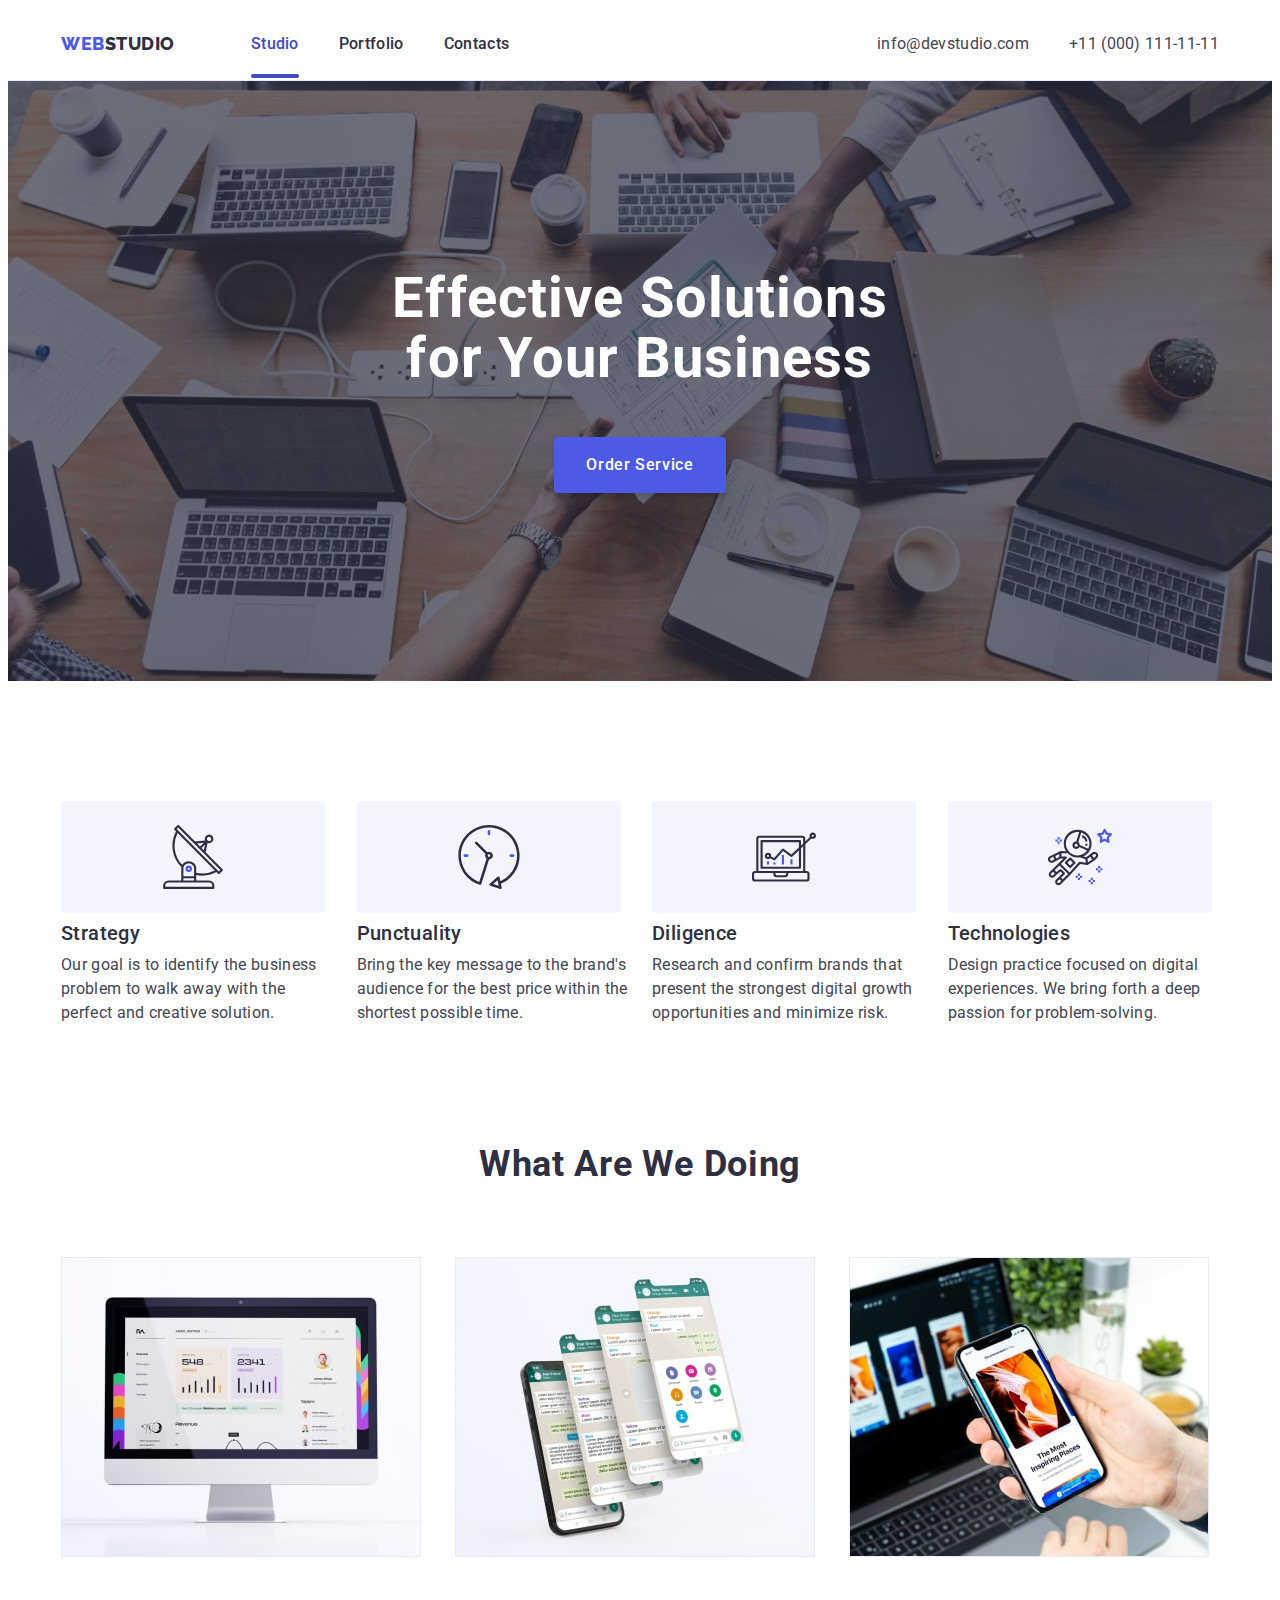
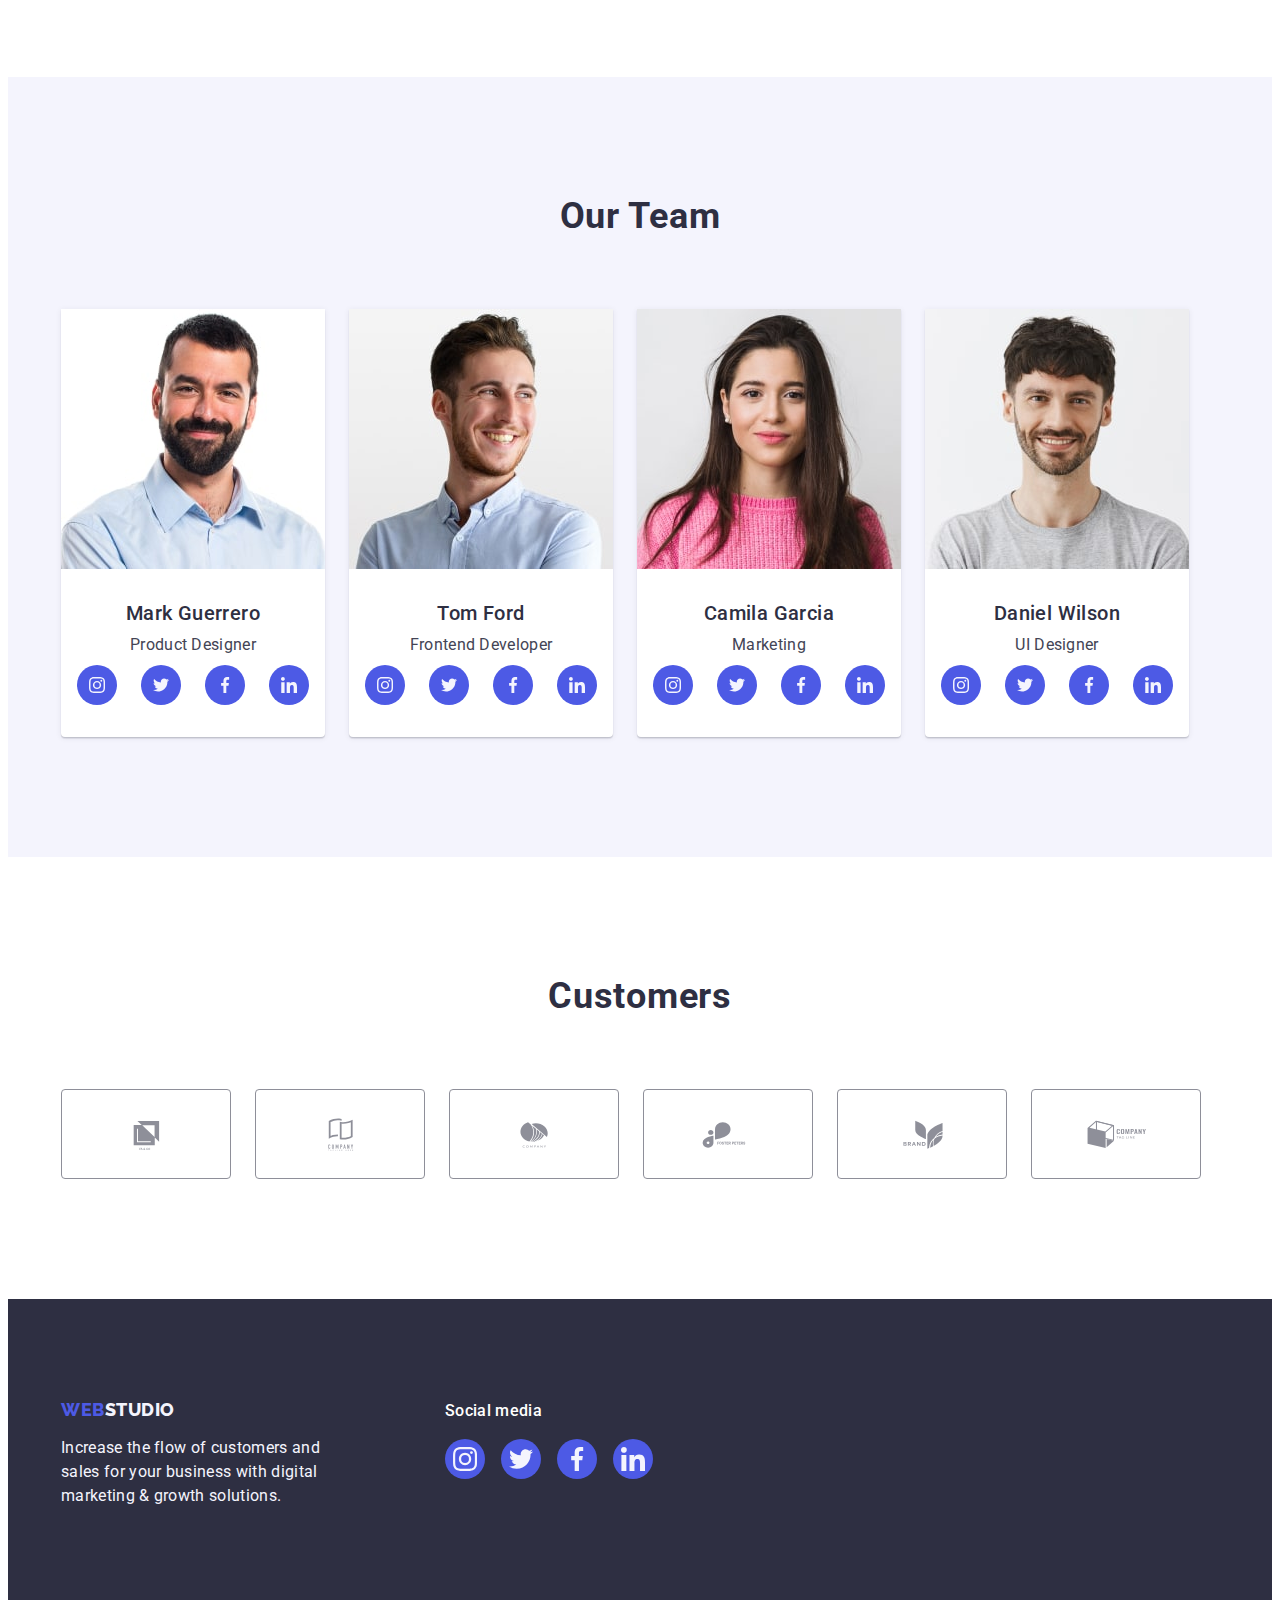
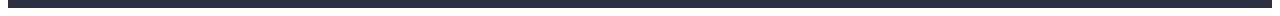
==== commit cc0adf27: "hw4-fix3" ====
--- a/index.html
+++ b/index.html
@@ -24,30 +24,30 @@
     <header class="header">
       <div class="container">
         <nav class="header-nav">
-          <a class="link logo" href="./index.html"
+          <a class="logo" href="./index.html"
             >Web<span class="header-logo-part">Studio</span></a
           >
           <ul class="header-nav-list list">
             <li class="header-nav-item">
-              <a class="link nav-link current" href="./index.html">Studio</a>
+              <a class="nav-link link current" href="./index.html">Studio</a>
             </li>
             <li class="header-nav-item">
-              <a class="link nav-link" href="./portfolio.html">Portfolio</a>
+              <a class="nav-link link" href="./portfolio.html">Portfolio</a>
             </li>
             <li class="header-nav-item">
-              <a class="link nav-link" href="">Contacts</a>
+              <a class="nav-link link" href="">Contacts</a>
             </li>
           </ul>
         </nav>
         <address class="header-contact">
           <ul class="header-contact-list list">
             <li>
-              <a class="link contact-link" href="mailto:info@devstudio.com"
+              <a class="contact-link link" href="mailto:info@devstudio.com"
                 >info@devstudio.com</a
               >
             </li>
             <li>
-              <a class="link contact-link" href="tel:+110001111111"
+              <a class="contact-link link" href="tel:+110001111111"
                 >+11 (000) 111-11-11</a
               >
             </li>
@@ -170,39 +170,31 @@
                 <p class="team-member-position">Product Designer</p>
                 <ul class="social-links list">
                   <li class="social-link-item">
-                    <a class="social-link link" href="">
-                      <div class="social-icon-style">
-                        <svg class="social-icon" width="16" height="16">
-                          <use href="./images/icons.svg#icon-instagram"></use>
-                        </svg>
-                      </div>
-                    </a>
-                  </li>
-                  <li class="social-link-item">
-                    <a class="social-link link" href="">
-                      <div class="social-icon-style">
-                        <svg class="social-icon" width="16" height="16">
-                          <use href="./images/icons.svg#icon-twitter"></use>
-                        </svg>
-                      </div>
-                    </a>
-                  </li>
-                  <li class="social-link-item">
-                    <a class="social-link link" href="">
-                      <div class="social-icon-style">
-                        <svg class="social-icon" width="16" height="16">
-                          <use href="./images/icons.svg#icon-facebook"></use>
-                        </svg>
-                      </div>
-                    </a>
-                  </li>
-                  <li class="social-link-item">
-                    <a class="social-link link" href="">
-                      <div class="social-icon-style">
-                        <svg class="social-icon" width="16" height="16">
-                          <use href="./images/icons.svg#icon-linkedin"></use>
-                        </svg>
-                      </div>
+                    <a class="social-link" href="">
+                      <svg class="social-icon" width="16" height="16">
+                        <use href="./images/icons.svg#icon-instagram"></use>
+                      </svg>
+                    </a>
+                  </li>
+                  <li class="social-link-item">
+                    <a class="social-link" href="">
+                      <svg class="social-icon" width="16" height="16">
+                        <use href="./images/icons.svg#icon-twitter"></use>
+                      </svg>
+                    </a>
+                  </li>
+                  <li class="social-link-item">
+                    <a class="social-link" href="">
+                      <svg class="social-icon" width="16" height="16">
+                        <use href="./images/icons.svg#icon-facebook"></use>
+                      </svg>
+                    </a>
+                  </li>
+                  <li class="social-link-item">
+                    <a class="social-link" href="">
+                      <svg class="social-icon" width="16" height="16">
+                        <use href="./images/icons.svg#icon-linkedin"></use>
+                      </svg>
                     </a>
                   </li>
                 </ul>
@@ -220,39 +212,31 @@
                 <p class="team-member-position">Frontend Developer</p>
                 <ul class="social-links list">
                   <li class="social-link-item">
-                    <a class="social-link link" href="">
-                      <div class="social-icon-style">
-                        <svg class="social-icon" width="16" height="16">
-                          <use href="./images/icons.svg#icon-instagram"></use>
-                        </svg>
-                      </div>
-                    </a>
-                  </li>
-                  <li class="social-link-item">
-                    <a class="social-link link" href="">
-                      <div class="social-icon-style">
-                        <svg class="social-icon" width="16" height="16">
-                          <use href="./images/icons.svg#icon-twitter"></use>
-                        </svg>
-                      </div>
-                    </a>
-                  </li>
-                  <li class="social-link-item">
-                    <a class="social-link link" href="">
-                      <div class="social-icon-style">
-                        <svg class="social-icon" width="16" height="16">
-                          <use href="./images/icons.svg#icon-facebook"></use>
-                        </svg>
-                      </div>
-                    </a>
-                  </li>
-                  <li class="social-link-item">
-                    <a class="social-link link" href="">
-                      <div class="social-icon-style">
-                        <svg class="social-icon" width="16" height="16">
-                          <use href="./images/icons.svg#icon-linkedin"></use>
-                        </svg>
-                      </div>
+                    <a class="social-link" href="">
+                      <svg class="social-icon" width="16" height="16">
+                        <use href="./images/icons.svg#icon-instagram"></use>
+                      </svg>
+                    </a>
+                  </li>
+                  <li class="social-link-item">
+                    <a class="social-link" href="">
+                      <svg class="social-icon" width="16" height="16">
+                        <use href="./images/icons.svg#icon-twitter"></use>
+                      </svg>
+                    </a>
+                  </li>
+                  <li class="social-link-item">
+                    <a class="social-link" href="">
+                      <svg class="social-icon" width="16" height="16">
+                        <use href="./images/icons.svg#icon-facebook"></use>
+                      </svg>
+                    </a>
+                  </li>
+                  <li class="social-link-item">
+                    <a class="social-link" href="">
+                      <svg class="social-icon" width="16" height="16">
+                        <use href="./images/icons.svg#icon-linkedin"></use>
+                      </svg>
                     </a>
                   </li>
                 </ul>
@@ -270,39 +254,31 @@
                 <p class="team-member-position">Marketing</p>
                 <ul class="social-links list">
                   <li class="social-link-item">
-                    <a class="social-link link" href="">
-                      <div class="social-icon-style">
-                        <svg class="social-icon" width="16" height="16">
-                          <use href="./images/icons.svg#icon-instagram"></use>
-                        </svg>
-                      </div>
-                    </a>
-                  </li>
-                  <li class="social-link-item">
-                    <a class="social-link link" href="">
-                      <div class="social-icon-style">
-                        <svg class="social-icon" width="16" height="16">
-                          <use href="./images/icons.svg#icon-twitter"></use>
-                        </svg>
-                      </div>
-                    </a>
-                  </li>
-                  <li class="social-link-item">
-                    <a class="social-link link" href="">
-                      <div class="social-icon-style">
-                        <svg class="social-icon" width="16" height="16">
-                          <use href="./images/icons.svg#icon-facebook"></use>
-                        </svg>
-                      </div>
-                    </a>
-                  </li>
-                  <li class="social-link-item">
-                    <a class="social-link link" href="">
-                      <div class="social-icon-style">
-                        <svg class="social-icon" width="16" height="16">
-                          <use href="./images/icons.svg#icon-linkedin"></use>
-                        </svg>
-                      </div>
+                    <a class="social-link" href="">
+                      <svg class="social-icon" width="16" height="16">
+                        <use href="./images/icons.svg#icon-instagram"></use>
+                      </svg>
+                    </a>
+                  </li>
+                  <li class="social-link-item">
+                    <a class="social-link" href="">
+                      <svg class="social-icon" width="16" height="16">
+                        <use href="./images/icons.svg#icon-twitter"></use>
+                      </svg>
+                    </a>
+                  </li>
+                  <li class="social-link-item">
+                    <a class="social-link" href="">
+                      <svg class="social-icon" width="16" height="16">
+                        <use href="./images/icons.svg#icon-facebook"></use>
+                      </svg>
+                    </a>
+                  </li>
+                  <li class="social-link-item">
+                    <a class="social-link" href="">
+                      <svg class="social-icon" width="16" height="16">
+                        <use href="./images/icons.svg#icon-linkedin"></use>
+                      </svg>
                     </a>
                   </li>
                 </ul>
@@ -320,39 +296,31 @@
                 <p class="team-member-position">UI Designer</p>
                 <ul class="social-links list">
                   <li class="social-link-item">
-                    <a class="social-link link" href="">
-                      <div class="social-icon-style">
-                        <svg class="social-icon" width="16" height="16">
-                          <use href="./images/icons.svg#icon-instagram"></use>
-                        </svg>
-                      </div>
-                    </a>
-                  </li>
-                  <li class="social-link-item">
-                    <a class="social-link link" href="">
-                      <div class="social-icon-style">
-                        <svg class="social-icon" width="16" height="16">
-                          <use href="./images/icons.svg#icon-twitter"></use>
-                        </svg>
-                      </div>
-                    </a>
-                  </li>
-                  <li class="social-link-item">
-                    <a class="social-link link" href="">
-                      <div class="social-icon-style">
-                        <svg class="social-icon" width="16" height="16">
-                          <use href="./images/icons.svg#icon-facebook"></use>
-                        </svg>
-                      </div>
-                    </a>
-                  </li>
-                  <li class="social-link-item">
-                    <a class="social-link link" href="">
-                      <div class="social-icon-style">
-                        <svg class="social-icon" width="16" height="16">
-                          <use href="./images/icons.svg#icon-linkedin"></use>
-                        </svg>
-                      </div>
+                    <a class="social-link" href="">
+                      <svg class="social-icon" width="16" height="16">
+                        <use href="./images/icons.svg#icon-instagram"></use>
+                      </svg>
+                    </a>
+                  </li>
+                  <li class="social-link-item">
+                    <a class="social-link" href="">
+                      <svg class="social-icon" width="16" height="16">
+                        <use href="./images/icons.svg#icon-twitter"></use>
+                      </svg>
+                    </a>
+                  </li>
+                  <li class="social-link-item">
+                    <a class="social-link" href="">
+                      <svg class="social-icon" width="16" height="16">
+                        <use href="./images/icons.svg#icon-facebook"></use>
+                      </svg>
+                    </a>
+                  </li>
+                  <li class="social-link-item">
+                    <a class="social-link" href="">
+                      <svg class="social-icon" width="16" height="16">
+                        <use href="./images/icons.svg#icon-linkedin"></use>
+                      </svg>
                     </a>
                   </li>
                 </ul>
@@ -367,69 +335,45 @@
           <h2 class="section-title">Customers</h2>
           <ul class="customers-list list">
             <li class="customers-list-item">
-              <a class="customers-link link" href="">
-                <div class="customers-icon-style">
-                  <svg class="customers-icon" width="104" height="56">
-                    <use
-                      href="./images/icons.svg#icon-customers-client-1"
-                    ></use>
-                  </svg>
-                </div>
-              </a>
-            </li>
-            <li class="customers-list-item">
-              <a class="customers-link link" href="">
-                <div class="customers-icon-style">
-                  <svg class="customers-icon" width="104" height="56">
-                    <use
-                      href="./images/icons.svg#icon-customers-client-2"
-                    ></use>
-                  </svg>
-                </div>
-              </a>
-            </li>
-            <li class="customers-list-item">
-              <a class="customers-link link" href="">
-                <div class="customers-icon-style">
-                  <svg class="customers-icon" width="104" height="56">
-                    <use
-                      href="./images/icons.svg#icon-customers-client-3"
-                    ></use>
-                  </svg>
-                </div>
-              </a>
-            </li>
-            <li class="customers-list-item">
-              <a class="customers-link link" href="">
-                <div class="customers-icon-style">
-                  <svg class="customers-icon" width="104" height="56">
-                    <use
-                      href="./images/icons.svg#icon-customers-client-4"
-                    ></use>
-                  </svg>
-                </div>
-              </a>
-            </li>
-            <li class="customers-list-item">
-              <a class="customers-link link" href="">
-                <div class="customers-icon-style">
-                  <svg class="customers-icon" width="104" height="56">
-                    <use
-                      href="./images/icons.svg#icon-customers-client-5"
-                    ></use>
-                  </svg>
-                </div>
-              </a>
-            </li>
-            <li class="customers-list-item">
-              <a class="customers-link link" href="">
-                <div class="customers-icon-style">
-                  <svg class="customers-icon" width="104" height="56">
-                    <use
-                      href="./images/icons.svg#icon-customers-client-6"
-                    ></use>
-                  </svg>
-                </div>
+              <a class="customers-link" href="">
+                <svg class="customers-icon" width="104" height="56">
+                  <use href="./images/icons.svg#icon-customers-client-1"></use>
+                </svg>
+              </a>
+            </li>
+            <li class="customers-list-item">
+              <a class="customers-link" href="">
+                <svg class="customers-icon" width="104" height="56">
+                  <use href="./images/icons.svg#icon-customers-client-2"></use>
+                </svg>
+              </a>
+            </li>
+            <li class="customers-list-item">
+              <a class="customers-link" href="">
+                <svg class="customers-icon" width="104" height="56">
+                  <use href="./images/icons.svg#icon-customers-client-3"></use>
+                </svg>
+              </a>
+            </li>
+            <li class="customers-list-item">
+              <a class="customers-link" href="">
+                <svg class="customers-icon" width="104" height="56">
+                  <use href="./images/icons.svg#icon-customers-client-4"></use>
+                </svg>
+              </a>
+            </li>
+            <li class="customers-list-item">
+              <a class="customers-link" href="">
+                <svg class="customers-icon" width="104" height="56">
+                  <use href="./images/icons.svg#icon-customers-client-5"></use>
+                </svg>
+              </a>
+            </li>
+            <li class="customers-list-item">
+              <a class="customers-link" href="">
+                <svg class="customers-icon" width="104" height="56">
+                  <use href="./images/icons.svg#icon-customers-client-6"></use>
+                </svg>
               </a>
             </li>
           </ul>
@@ -450,42 +394,34 @@
             </p>
           </div>
           <div class="footer-social">
-            <h2 class="footer-social-title">Social media</h2>
+            <p class="footer-social-title">Social media</p>
             <ul class="footer-social-links list">
               <li class="footer-social-item">
                 <a class="footer-social-link link" href="">
-                  <div class="footer-social-style">
-                    <svg class="footer-social-icon" width="24" height="24">
-                      <use href="./images/icons.svg#icon-instagram"></use>
-                    </svg>
-                  </div>
+                  <svg class="footer-social-icon" width="24" height="24">
+                    <use href="./images/icons.svg#icon-instagram"></use>
+                  </svg>
                 </a>
               </li>
               <li class="footer-social-item">
                 <a class="footer-social-link link" href="">
-                  <div class="footer-social-style">
-                    <svg class="footer-social-icon" width="24" height="24">
-                      <use href="./images/icons.svg#icon-twitter"></use>
-                    </svg>
-                  </div>
+                  <svg class="footer-social-icon" width="24" height="24">
+                    <use href="./images/icons.svg#icon-twitter"></use>
+                  </svg>
                 </a>
               </li>
               <li class="footer-social-item">
                 <a class="footer-social-link link" href="">
-                  <div class="footer-social-style">
-                    <svg class="footer-social-icon" width="24" height="24">
-                      <use href="./images/icons.svg#icon-facebook"></use>
-                    </svg>
-                  </div>
+                  <svg class="footer-social-icon" width="24" height="24">
+                    <use href="./images/icons.svg#icon-facebook"></use>
+                  </svg>
                 </a>
               </li>
               <li class="footer-social-item">
                 <a class="footer-social-link link" href="">
-                  <div class="footer-social-style">
-                    <svg class="footer-social-icon" width="24" height="24">
-                      <use href="./images/icons.svg#icon-linkedin"></use>
-                    </svg>
-                  </div>
+                  <svg class="footer-social-icon" width="24" height="24">
+                    <use href="./images/icons.svg#icon-linkedin"></use>
+                  </svg>
                 </a>
               </li>
             </ul>
--- a/css/styles.css
+++ b/css/styles.css
@@ -45,14 +45,15 @@
   margin-bottom: 0;
 }
 
-.list {
+ul,
+ol {
   padding-left: 0;
   margin-top: 0;
   margin-bottom: 0;
   list-style: none;
 }
 
-.link {
+a {
   padding-left: 0;
   margin-top: 0;
   margin-bottom: 0;
@@ -127,15 +128,20 @@
 }
 
 .nav-link {
+  position: relative;
   font-weight: 500;
   line-height: 1.5;
   letter-spacing: 0.32px;
   color: var(--primary-dark-color);
-  transition: transform 250ms cubic-bezier(0.4, 0, 0.2, 1);
+  transition: color 250ms cubic-bezier(0.4, 0, 0.2, 1);
 }
 
 .nav-link:hover,
 .nav-link:focus {
+  color: var(--pressed-color);
+}
+
+.current {
   color: var(--pressed-color);
 }
 
@@ -145,6 +151,7 @@
   left: 0;
   bottom: -1px;
   height: 4px;
+  width: 100%;
   background-color: var(--pressed-color);
   border-radius: 2px;
 }
@@ -164,7 +171,7 @@
   line-height: 1.5;
   letter-spacing: 0.32px;
   color: var(--primary-text-color);
-  transition: transform 250ms cubic-bezier(0.4, 0, 0.2, 1);
+  transition: color 250ms cubic-bezier(0.4, 0, 0.2, 1);
 }
 
 .contact-link:hover,
@@ -328,7 +335,7 @@
   fill: var(--primary-light-color);
 }
 
-.social-icon-style {
+.social-link {
   width: 40px;
   height: 40px;
   display: flex;
@@ -339,11 +346,11 @@
   transition: background-color 250ms cubic-bezier(0.4, 0, 0.2, 1);
 }
 
-.social-link-item:hover .social-icon-style {
+.social-link-item:hover .social-link {
   background-color: var(--pressed-color);
 }
 
-.social-link:focus .social-icon-style {
+.social-link:focus {
   background-color: var(--pressed-color);
 }
 
@@ -361,15 +368,7 @@
   transition: fill 250ms cubic-bezier(0.4, 0, 0.2, 1);
 }
 
-.customers-list-item:hover .customers-icon {
-  fill: var(--pressed-color);
-}
-
-.customers-link:focus .customers-icon {
-  fill: var(--pressed-color);
-}
-
-.customers-icon-style {
+.customers-link {
   width: 168px;
   height: 88px;
   display: flex;
@@ -380,11 +379,13 @@
   transition: border-color 250ms cubic-bezier(0.4, 0, 0.2, 1);
 }
 
-.customers-list-item:hover .customers-icon-style {
-  border-color: var(--pressed-color);
-}
-
-.customers-link:focus .customers-icon-style {
+.customers-link:hover .customers-icon,
+.customers-link:focus .customers-icon {
+  fill: var(--pressed-color);
+}
+
+.customers-link:hover,
+.customers-link:focus {
   border-color: var(--pressed-color);
 }
 
@@ -395,7 +396,11 @@
 
 .footer-content {
   display: flex;
-  gap: 120px;
+  align-items: baseline;
+}
+
+.footer-text-content {
+  margin-right: 120px;
 }
 
 .footer-section .logo {
@@ -434,7 +439,7 @@
   fill: var(--primary-light-color);
 }
 
-.footer-social-style {
+.footer-social-link {
   width: 40px;
   height: 40px;
   display: flex;
@@ -445,11 +450,8 @@
   transition: background-color 250ms cubic-bezier(0.4, 0, 0.2, 1);
 }
 
-.footer-social-item:hover .footer-social-style {
-  background-color: var(--footer-social-active);
-}
-
-.footer-social-link:focus .footer-social-style {
+.footer-social-link:hover,
+.footer-social-link:focus {
   background-color: var(--footer-social-active);
 }
 
@@ -477,7 +479,10 @@
   border: 1px solid var(--accent-color);
   background-color: var(--primary-light-color);
   cursor: pointer;
-  transition: transform 250ms cubic-bezier(0.4, 0, 0.2, 1);
+  transition: color 250ms cubic-bezier(0.4, 0, 0.2, 1),
+    background-color 250ms cubic-bezier(0.4, 0, 0.2, 1),
+    border-color 250ms cubic-bezier(0.4, 0, 0.2, 1),
+    box-shadow 250ms cubic-bezier(0.4, 0, 0.2, 1);
 }
 
 .filter-btn:hover,
@@ -499,22 +504,19 @@
 .portfolio-card-content {
   width: calc((100% - 48px) / 3);
   position: relative;
-  transition: transform 250ms cubic-bezier(0.4, 0, 0.2, 1);
-}
-
-.portfolio-card-content:hover,
-.portfolio-card-content:focus {
+}
+
+.portfolio-card-link {
+  display: block;
+  transition: box-shadow 250ms cubic-bezier(0.4, 0, 0.2, 1);
+}
+
+.portfolio-card-link:hover,
+.portfolio-card-link:focus {
   box-shadow: var(--portfolio-card-shadow);
 }
 
-.portfolio-card-link {
-  transition: transform 250ms cubic-bezier(0.4, 0, 0.2, 1);
-}
-
-.portfolio-card-content:hover .portfolio-cover {
-  transform: translateY(0);
-}
-
+.portfolio-card-link:hover .portfolio-cover,
 .portfolio-card-link:focus .portfolio-cover {
   transform: translateY(0);
 }
@@ -550,19 +552,26 @@
   position: absolute;
   top: 0;
   background-color: var(--brand-color);
+  width: 100%;
   height: 100%;
-  padding: 0 32px;
+  padding: 40px 32px;
   transform: translateY(100%);
   transition: transform 250ms cubic-bezier(0.4, 0, 0.2, 1);
-}
-
-.portfolio-cover-text {
+
+  font-size: 16px;
+  line-height: 1.5;
+  letter-spacing: 0.02em;
+
+  color: var(--primary-light-color);
+}
+
+/* .portfolio-cover-text {
   font-size: 16px;
   line-height: 1.5;
   letter-spacing: 0.02em;
   margin-top: 40px;
   color: var(--primary-light-color);
-}
+} */
 
 .backdrop {
   position: fixed;
@@ -570,7 +579,8 @@
   height: 100%;
   background-color: var(--backdrop-color);
   top: 0;
-  transition: opacity 350ms linear, visibility 350ms linear;
+  transition: opacity 250ms cubic-bezier(0.4, 0, 0.2, 1),
+    visibility 250ms cubic-bezier(0.4, 0, 0.2, 1);
 }
 
 .modal {
@@ -583,7 +593,7 @@
   border-radius: 4px;
   background-color: var(--modal-bg-color);
   box-shadow: var(--modal-box-shadow);
-  transition: transform 300ms linear;
+  transition: transform 250ms cubic-bezier(0.4, 0, 0.2, 1);
 }
 
 .backdrop.is-hidden .modal {
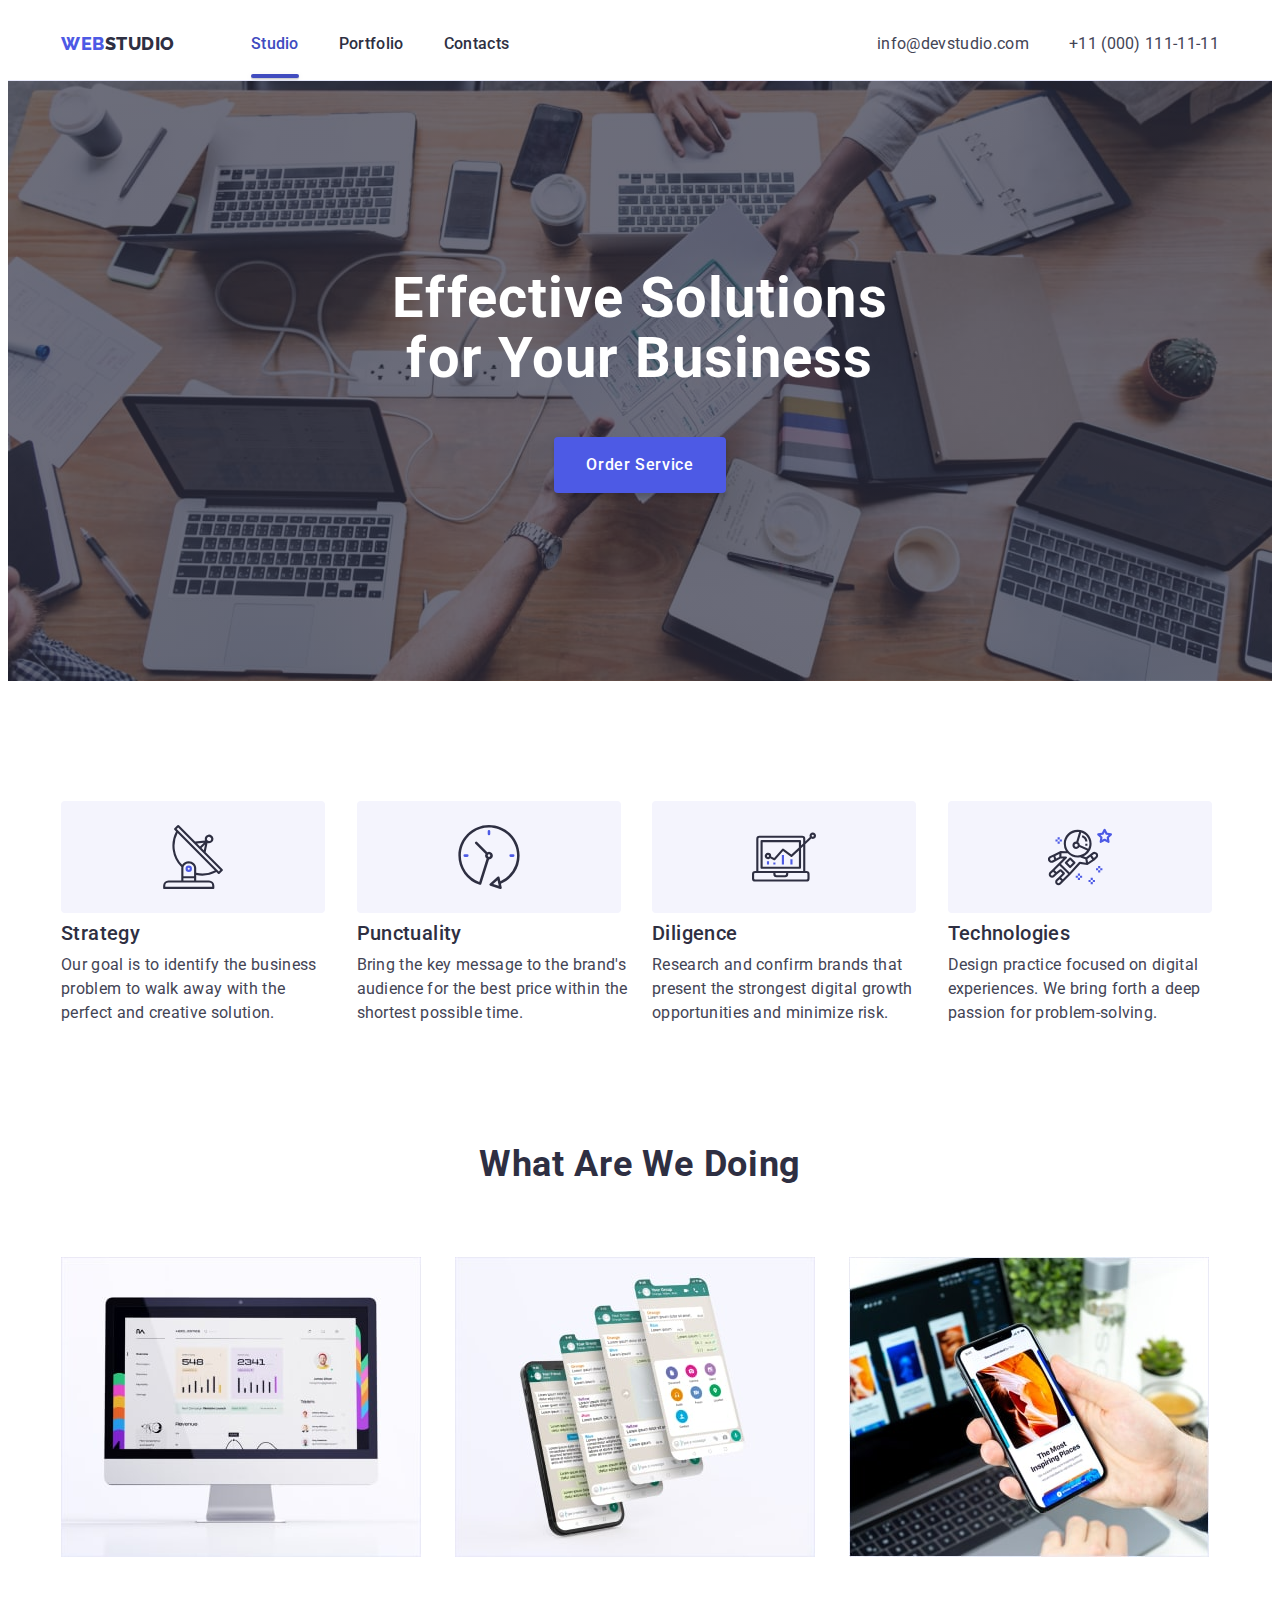
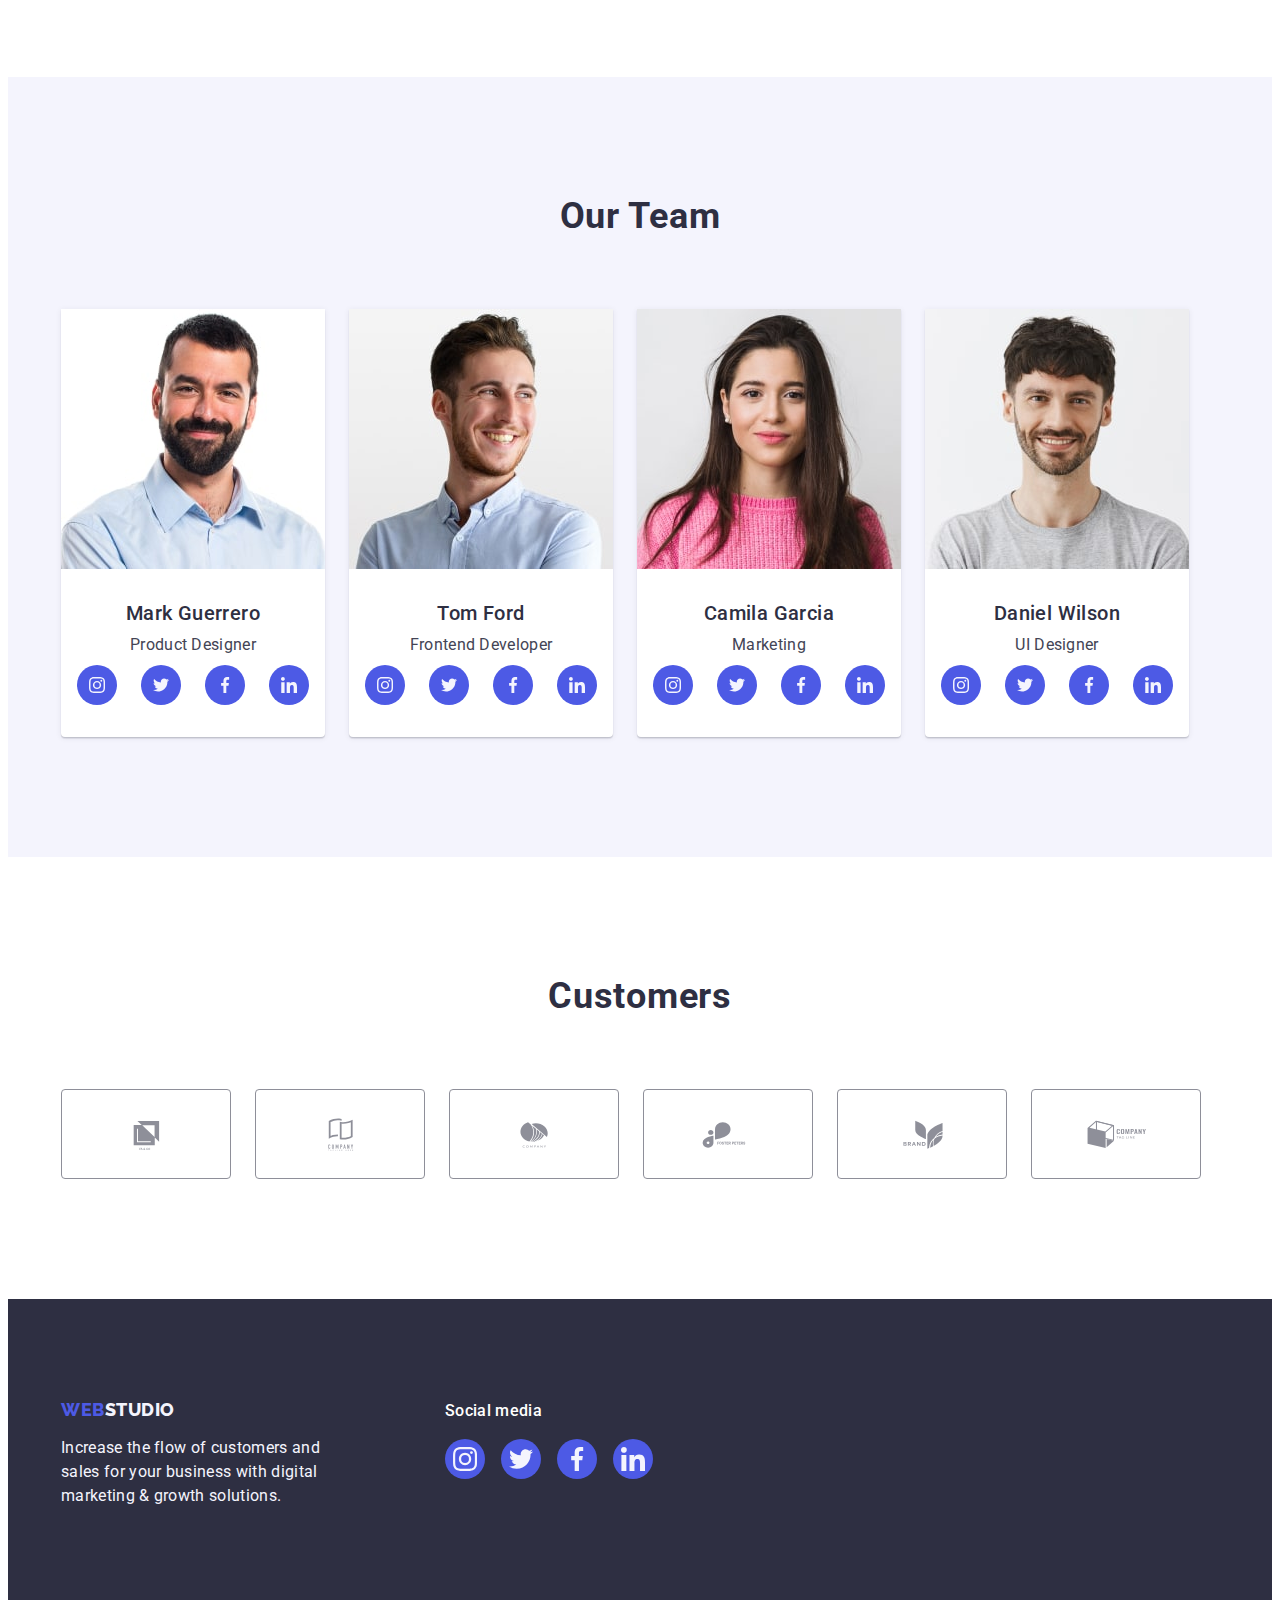
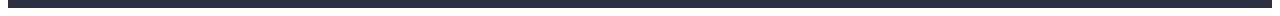
==== commit 07aa2c31: "hw4-fix4" ====
--- a/index.html
+++ b/index.html
@@ -383,49 +383,47 @@
 
     <footer class="footer-section">
       <div class="container">
-        <div class="footer-content">
-          <div class="footer-text-content">
-            <a class="link logo" href="./index.html"
-              >Web<span class="footer-logo-part">Studio</span></a
-            >
-            <p class="footer-text">
-              Increase the flow of customers and sales for your business with
-              digital marketing & growth solutions.
-            </p>
-          </div>
-          <div class="footer-social">
-            <p class="footer-social-title">Social media</p>
-            <ul class="footer-social-links list">
-              <li class="footer-social-item">
-                <a class="footer-social-link link" href="">
-                  <svg class="footer-social-icon" width="24" height="24">
-                    <use href="./images/icons.svg#icon-instagram"></use>
-                  </svg>
-                </a>
-              </li>
-              <li class="footer-social-item">
-                <a class="footer-social-link link" href="">
-                  <svg class="footer-social-icon" width="24" height="24">
-                    <use href="./images/icons.svg#icon-twitter"></use>
-                  </svg>
-                </a>
-              </li>
-              <li class="footer-social-item">
-                <a class="footer-social-link link" href="">
-                  <svg class="footer-social-icon" width="24" height="24">
-                    <use href="./images/icons.svg#icon-facebook"></use>
-                  </svg>
-                </a>
-              </li>
-              <li class="footer-social-item">
-                <a class="footer-social-link link" href="">
-                  <svg class="footer-social-icon" width="24" height="24">
-                    <use href="./images/icons.svg#icon-linkedin"></use>
-                  </svg>
-                </a>
-              </li>
-            </ul>
-          </div>
+        <div class="footer-text-content">
+          <a class="link logo" href="./index.html"
+            >Web<span class="footer-logo-part">Studio</span></a
+          >
+          <p class="footer-text">
+            Increase the flow of customers and sales for your business with
+            digital marketing & growth solutions.
+          </p>
+        </div>
+        <div class="footer-social-content">
+          <p class="footer-social-title">Social media</p>
+          <ul class="footer-social-links list">
+            <li class="footer-social-item">
+              <a class="footer-social-link link" href="">
+                <svg class="footer-social-icon" width="24" height="24">
+                  <use href="./images/icons.svg#icon-instagram"></use>
+                </svg>
+              </a>
+            </li>
+            <li class="footer-social-item">
+              <a class="footer-social-link link" href="">
+                <svg class="footer-social-icon" width="24" height="24">
+                  <use href="./images/icons.svg#icon-twitter"></use>
+                </svg>
+              </a>
+            </li>
+            <li class="footer-social-item">
+              <a class="footer-social-link link" href="">
+                <svg class="footer-social-icon" width="24" height="24">
+                  <use href="./images/icons.svg#icon-facebook"></use>
+                </svg>
+              </a>
+            </li>
+            <li class="footer-social-item">
+              <a class="footer-social-link link" href="">
+                <svg class="footer-social-icon" width="24" height="24">
+                  <use href="./images/icons.svg#icon-linkedin"></use>
+                </svg>
+              </a>
+            </li>
+          </ul>
         </div>
       </div>
     </footer>
--- a/css/styles.css
+++ b/css/styles.css
@@ -154,6 +154,8 @@
   width: 100%;
   background-color: var(--pressed-color);
   border-radius: 2px;
+  box-shadow: 0px 2px 1px rgba(46, 47, 66, 0.08),
+    0px 1px 1px rgba(46, 47, 66, 0.16), 0px 1px 6px rgba(46, 47, 66, 0.08);
 }
 
 .header-contact {
@@ -379,7 +381,10 @@
   transition: border-color 250ms cubic-bezier(0.4, 0, 0.2, 1);
 }
 
-.customers-link:hover .customers-icon,
+.customers-link:hover .customers-icon {
+  fill: var(--pressed-color);
+}
+
 .customers-link:focus .customers-icon {
   fill: var(--pressed-color);
 }
@@ -394,7 +399,7 @@
   background: var(--primary-dark-color);
 }
 
-.footer-content {
+.footer-section .container {
   display: flex;
   align-items: baseline;
 }
@@ -565,14 +570,6 @@
   color: var(--primary-light-color);
 }
 
-/* .portfolio-cover-text {
-  font-size: 16px;
-  line-height: 1.5;
-  letter-spacing: 0.02em;
-  margin-top: 40px;
-  color: var(--primary-light-color);
-} */
-
 .backdrop {
   position: fixed;
   width: 100%;
